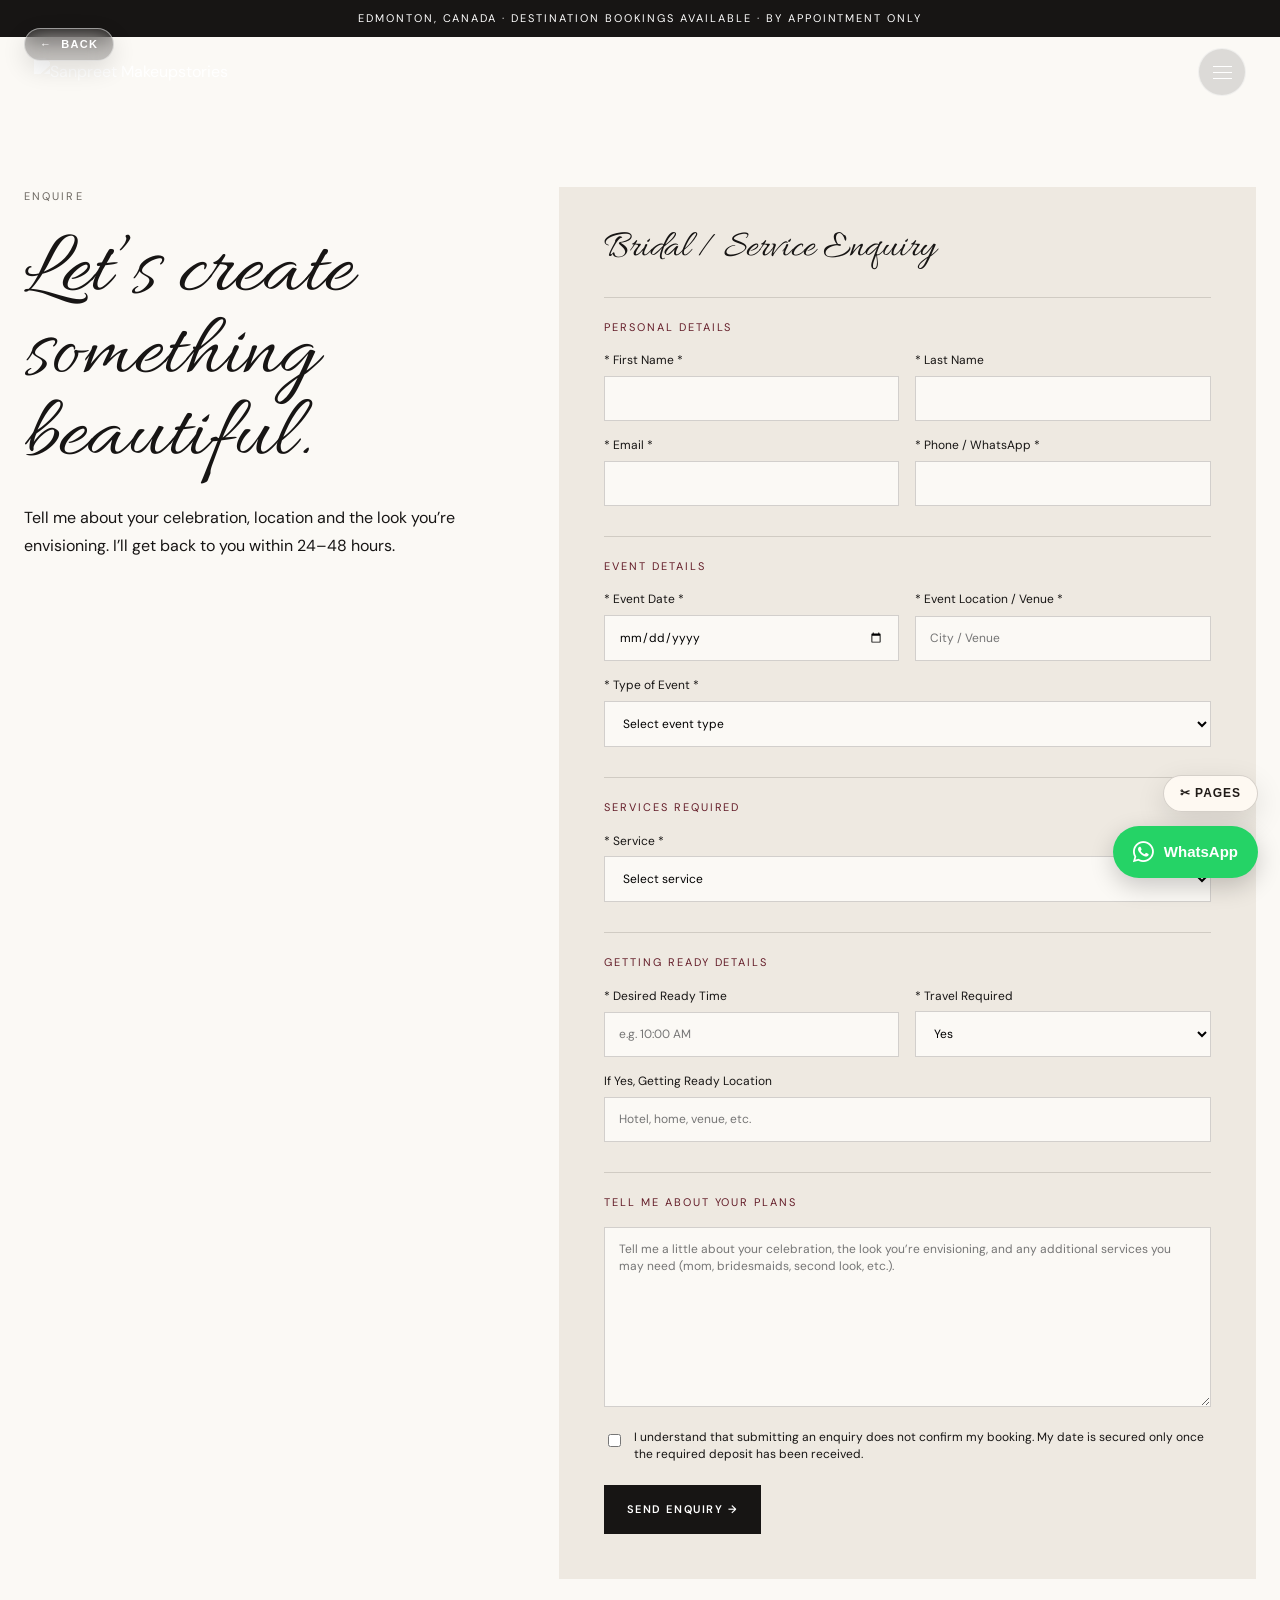
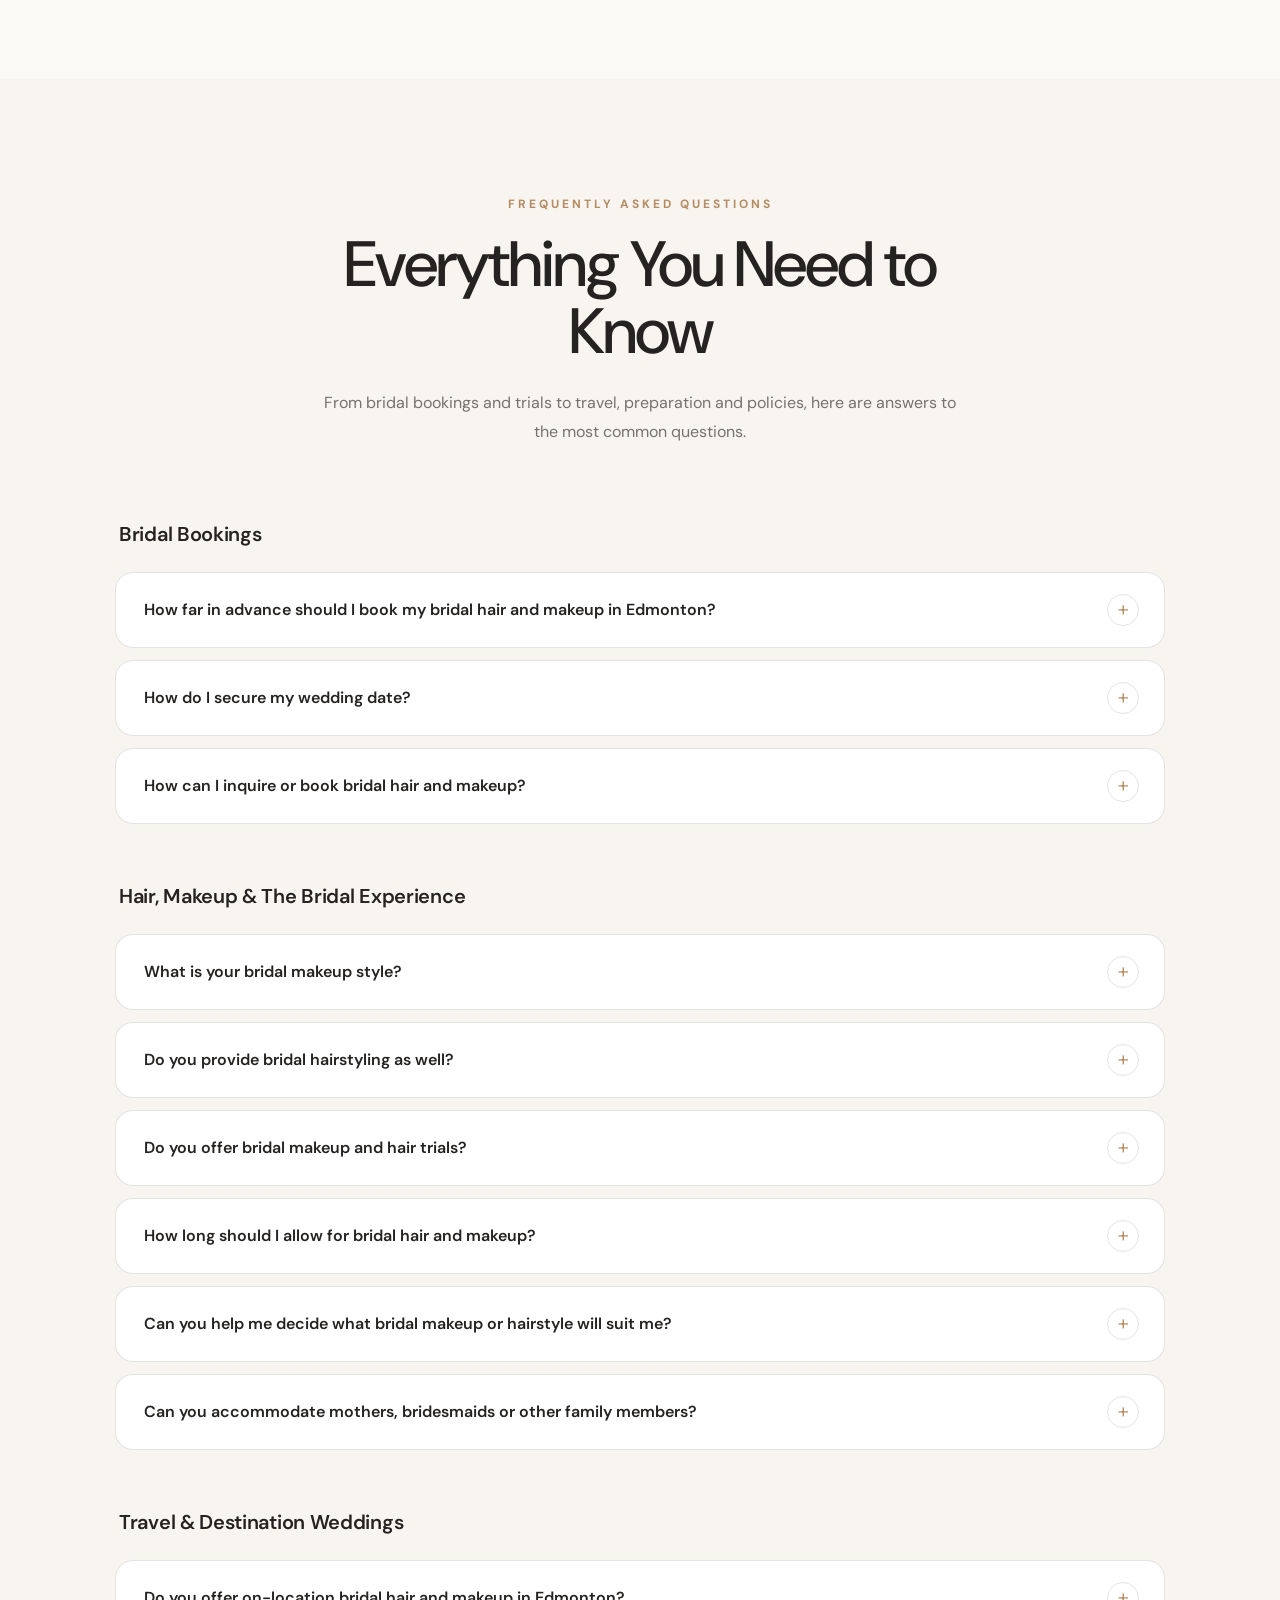
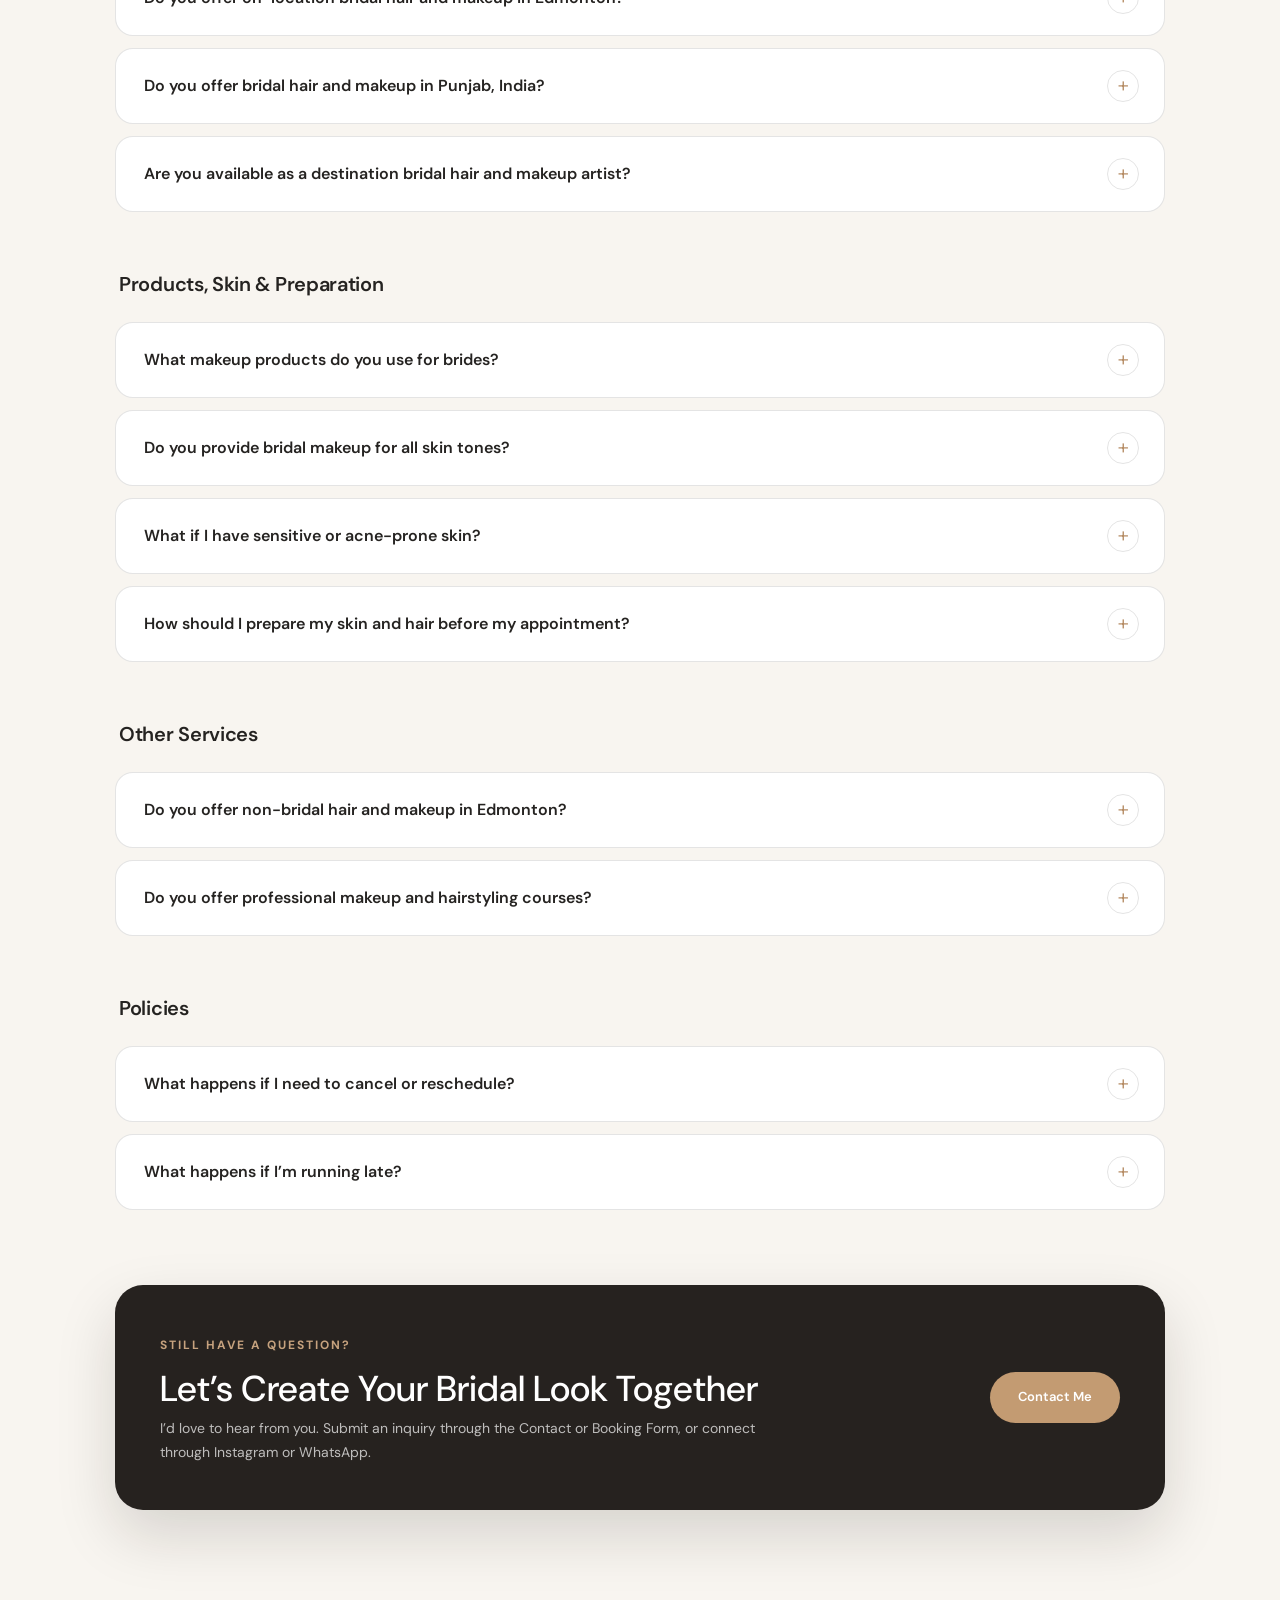
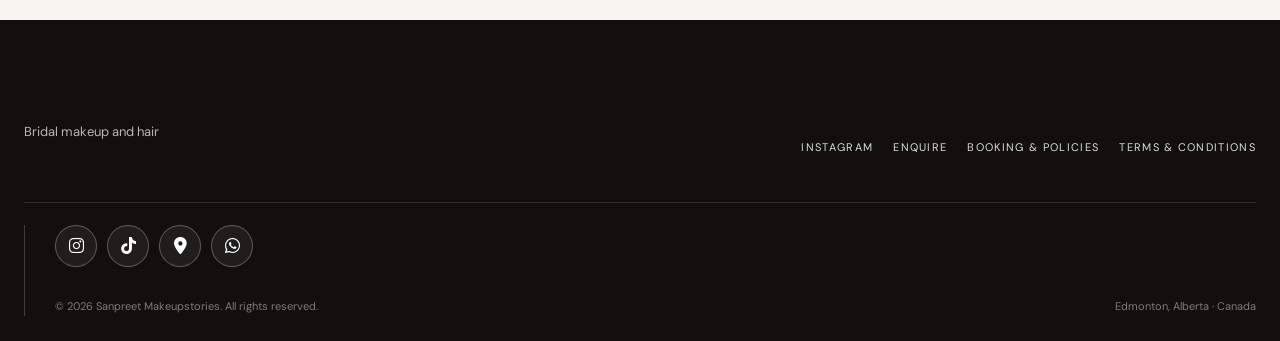
==== contact.html @ 97ee924f "Add files via upload" ====
<!doctype html>
<html lang="en">
 <head>
  <meta charset="utf-8"/>
  <meta content="width=device-width,initial-scale=1" name="viewport"/>
  <meta content="Enquire about bridal makeup, hair, special occasions and availability with Sanpreet Makeupstories." name="description"/>
  <title>
   Enquire | Sanpreet Makeupstories
  </title>
  <link href="styles.css" rel="stylesheet"/>
 </head>
 <body>
  <div class="announcement">
   EDMONTON, CANADA &middot; DESTINATION BOOKINGS AVAILABLE &middot; BY APPOINTMENT ONLY
  </div>
  <header class="site-header" id="top">
   <a class="brand" href="index.html">
    <img alt="Sanpreet Makeupstories" decoding="async" loading="eager" src="assets/sanpreet-logo-black.png"/>
   </a>
   <button aria-expanded="false" aria-label="Open menu" class="menu-toggle" type="button">
    <span>
    </span>
    <span>
    </span>
    <span>
    </span>
   </button>
  </header>
  <div class="nav-overlay">
   <div class="nav-inner">
    <nav class="nav-list">
     <a href="index.html">
      Home
     </a>
     <a href="about.html">
      About
     </a>
     <a href="services.html">
      Services
     </a>
     <a href="portfolio.html">
      Portfolio
     </a>
     <a href="education.html">
      Education
     </a>
     <a href="testimonials.html">
      Testimonials
     </a>
     <a href="contact.html">
      Enquire
     </a>
    </nav>
    <aside class="nav-side">
     <div class="social-links" aria-label="Social and contact links">
      <a class="instagram" href="https://www.instagram.com/sanpreet_makeupstories?stkn=MXNzendnNmZmZW9hbg%3D%3D&utm_source=qr" target="_blank" rel="noopener noreferrer" aria-label="Instagram"><i class="fab fa-instagram"></i></a>
      <a class="tiktok" href="https://www.tiktok.com/@sanpreet_makeupatories?_r=1&_t=ZS-9A9PdAtoRus" target="_blank" rel="noopener noreferrer" aria-label="TikTok"><i class="fab fa-tiktok"></i></a>
      <a class="maps" href="https://maps.app.goo.gl/HSWRJMtWA7wGnMFq9?g_st=ic" target="_blank" rel="noopener noreferrer" aria-label="Google Maps"><i class="fas fa-location-dot"></i></a>
      <a class="whatsapp" href="https://wa.me/16476738765" target="_blank" rel="noopener noreferrer" aria-label="WhatsApp"><i class="fab fa-whatsapp"></i></a>
     </div>

     <div class="script">
      Sanpreet Makeupstories
     </div>
     <p>
      Bridal hair &middot; makeup &middot; education
      <br/>
      Edmonton + destination
     </p>
     <p>
      Beauty that feels like you &mdash; only elevated.
     </p>
    </aside>
   </div>
  </div>
  <main>
   <section class="form-page">
    <div class="container form-shell">
     <div class="form-intro">
      <div class="section-label">
       ENQUIRE
      </div>
      <h1>
       Let&rsquo;s create
       <br/>
       <script-sp>
        something beautiful.
       </script-sp>
      </h1>
      <p>
       Tell me about your celebration, location and the look you&rsquo;re envisioning. I&rsquo;ll get back to you within 24&ndash;48 hours.
      </p>
      
     </div>
     
     <div class="form-box">
      <h2>
       Bridal / Service Enquiry
      </h2>
      <form action="thank-you.html" method="get">
       <div class="form-section-title">
        Personal Details
       </div>
       <div class="form-grid">
        <label>
         * First Name *
         <input autocomplete="given-name" name="first" required=""/>
        </label>
        <label>
         * Last Name
         <input autocomplete="family-name" name="last"/>
        </label>
        <label>
         * Email *
         <input autocomplete="email" name="email" required="" type="email"/>
        </label>
        <label>
         * Phone / WhatsApp *
         <input autocomplete="tel" name="phone" required="" type="tel"/>
        </label>
       </div>
       <div class="form-section-title">
        Event Details
       </div>
       <div class="form-grid">
        <label>
         * Event Date *
         <input name="date" required="" type="date"/>
        </label>
        <label>
         * Event Location / Venue *
         <input name="location" placeholder="City / Venue" required=""/>
        </label>
       </div>
       <div class="form-full">
        <label>
         * Type of Event *
         <select name="event" required="">
          <option disabled="" selected="" value="">
           Select event type
          </option>
          <option>
           Wedding / Anand Karaj
          </option>
          <option>
           Reception
          </option>
          <option>
           Engagement
          </option>
          <option>
           Jaggo / Sangeet
          </option>
          <option>
           Mehndi
          </option>
          <option>
           Other Pre-Wedding Event
          </option>
          <option>
           Party / Special Occasion
          </option>
          <option>
           Convocation / Graduation
          </option>
          <option>
           Other
          </option>
         </select>
        </label>
       </div>
       <div class="form-section-title">
        Services Required
       </div>
       <label>
        * Service *
        <select name="service" required="">
         <option disabled="" selected="" value="">
          Select service
         </option>
         <option>
          Bridal Makeup &amp; Hair
         </option>
         <option>
          Pre-Bridal Makeup &amp; Hair
         </option>
         <option>
          Party makeup 
         </option>
         
         <option>
          Other
         </option>
        </select>
       </label>
       <div class="form-section-title">
        Getting Ready Details
       </div>
       <div class="form-grid">
        <label>
         * Desired Ready Time
         <input name="ready_time" placeholder="e.g. 10:00 AM" required=""/>
        </label>
        <label>
         * Travel Required
         <select name="travel" required="">
          <option>
           Yes
          </option>
          <option>
           No
          </option>
         </select>
        </label>
       </div>
       <div class="form-full">
        <label>
         If Yes, Getting Ready Location
         <input name="getting_location" placeholder="Hotel, home, venue, etc."/>
        </label>
       </div>
       <div class="form-section-title">
        Tell Me About Your Plans
       </div>
       <label>
        <textarea name="message" placeholder="Tell me a little about your celebration, the look you&rsquo;re envisioning, and any additional services you may need (mom, bridesmaids, second look, etc.)." required=""></textarea>
       </label>
       <label class="check">
        <input name="agreement" required="" type="checkbox"/>
        <span>
         I understand that submitting an enquiry does not confirm my booking. My date is secured only once the required deposit has been received.
        </span>
       </label>
       <button class="btn btn-dark" type="submit">
        SEND ENQUIRY &rarr;
       </button>
      </form>
     </div>
    </div>
   </section>
  </main>
  
<!-- =========================
     PREMIUM FAQ SECTION
========================= -->
<section class="faq-section" id="faqs">
  <div class="faq-container">

    <div class="faq-heading">
      <span class="faq-eyebrow">Frequently Asked Questions</span>
      <h2>Everything You Need to Know</h2>
      <p>
        From bridal bookings and trials to travel, preparation and policies,
        here are answers to the most common questions.
      </p>
    </div>

    <!-- ================= BRIDAL BOOKINGS ================= -->
    <div class="faq-category">
      <h3>Bridal Bookings</h3>

      <details class="faq-item">
        <summary>How far in advance should I book my bridal hair and makeup in Edmonton?</summary>
        <div class="faq-answer">
          <p>
            Bridal dates can fill quickly, especially during peak wedding seasons.
            I recommend reaching out 6–12 months in advance whenever possible.
            I intentionally take a limited number of bridal bookings so every bride
            receives the time, attention and experience she deserves.
          </p>
        </div>
      </details>

      <details class="faq-item">
        <summary>How do I secure my wedding date?</summary>
        <div class="faq-answer">
          <p>
            A 40% deposit is required to officially secure your date.
            Your booking is not confirmed until the deposit has been received.
          </p>
        </div>
      </details>

      <details class="faq-item">
        <summary>How can I inquire or book bridal hair and makeup?</summary>
        <div class="faq-answer">
          <p>
            Simply complete the Booking Form with your event details.
            You can also reach out through Instagram or WhatsApp if you have
            a question before submitting your inquiry.
          </p>
        </div>
      </details>
    </div>


    <!-- ================= HAIR MAKEUP ================= -->
    <div class="faq-category">
      <h3>Hair, Makeup &amp; The Bridal Experience</h3>

      <details class="faq-item">
        <summary>What is your bridal makeup style?</summary>
        <div class="faq-answer">
          <p>
            I don’t believe in a one-style-fits-all approach. Every face is unique —
            different features, face shapes, skin types and personal preferences
            deserve a look created specifically for them.
          </p>

          <p>
            My approach is always to enhance rather than transform, keeping the skin
            looking as natural and skin-like as possible while thoughtfully defining
            your features. Whether the final look is soft and minimal or a little
            more glamorous, the goal is always the same: for you to still look and
            feel like yourself — just elevated.
          </p>
        </div>
      </details>

      <details class="faq-item">
        <summary>Do you provide bridal hairstyling as well?</summary>
        <div class="faq-answer">
          <p>
            Yes. Bridal bookings can include both professional makeup and hairstyling,
            along with the finishing details needed to complete your bridal look.
          </p>
        </div>
      </details>

      <details class="faq-item">
        <summary>Do you offer bridal makeup and hair trials?</summary>
        <div class="faq-answer">
          <p>
            Yes. Bridal trials are available once you have your final wedding outfit
            and jewellery selected. Having these details finalized allows us to
            properly envision your complete bridal look and create hair and makeup
            that complements your outfit, jewellery, features and overall vision.
          </p>

          <p>
            The goal of the trial is to bring all the elements together so you can
            see how your bridal look will feel as a whole before the wedding day.
          </p>
        </div>
      </details>

      <details class="faq-item">
        <summary>How long should I allow for bridal hair and makeup?</summary>
        <div class="faq-answer">
          <p>
            I recommend approximately 3–3.5 hours for the complete bridal experience.
            This allows us to work without rushing and gives enough time for hair,
            makeup and final bridal detailing.
          </p>
        </div>
      </details>

      <details class="faq-item">
        <summary>Can you help me decide what bridal makeup or hairstyle will suit me?</summary>
        <div class="faq-answer">
          <p>
            Absolutely. You don’t need to have your entire look figured out before
            your appointment. We can discuss your outfit, jewellery, face shape,
            hair, skin, inspiration and personal style to create a cohesive look
            that still feels like you.
          </p>
        </div>
      </details>

      <details class="faq-item">
        <summary>Can you accommodate mothers, bridesmaids or other family members?</summary>
        <div class="faq-answer">
          <p>
            Yes. Hair and makeup can also be arranged for mothers, bridesmaids and
            other members of your party. Depending on the size and timing of your
            booking, a trusted team artist may assist so everyone is ready on time.
          </p>
        </div>
      </details>
    </div>


    <!-- ================= TRAVEL ================= -->
    <div class="faq-category">
      <h3>Travel &amp; Destination Weddings</h3>

      <details class="faq-item">
        <summary>Do you offer on-location bridal hair and makeup in Edmonton?</summary>
        <div class="faq-answer">
          <p>
            Yes. I offer on-location bridal hair and makeup services in Edmonton
            and surrounding areas, as well as destination bookings. Travel fees
            may apply depending on the location and booking requirements.
          </p>
        </div>
      </details>

      <details class="faq-item">
        <summary>Do you offer bridal hair and makeup in Punjab, India?</summary>
        <div class="faq-answer">
          <p>
            Yes. I take seasonal bridal hair and makeup bookings across Punjab,
            India, generally during the fall and winter wedding season.
            Availability is limited, so early inquiries are recommended.
          </p>
        </div>
      </details>

      <details class="faq-item">
        <summary>Are you available as a destination bridal hair and makeup artist?</summary>
        <div class="faq-answer">
          <p>
            Yes. Destination weddings are welcome within Canada and internationally.
            A customized travel quote will be provided based on your wedding location,
            schedule and travel requirements.
          </p>
        </div>
      </details>
    </div>


    <!-- ================= PRODUCTS ================= -->
    <div class="faq-category">
      <h3>Products, Skin &amp; Preparation</h3>

      <details class="faq-item">
        <summary>What makeup products do you use for brides?</summary>
        <div class="faq-answer">
          <p>
            My professional kit includes a carefully selected mix of luxury and
            professional makeup brands chosen for their performance, longevity
            and finish. My kit is continuously updated so I can select products
            based on your individual skin and the look we are creating.
          </p>
        </div>
      </details>

      <details class="faq-item">
        <summary>Do you provide bridal makeup for all skin tones?</summary>
        <div class="faq-answer">
          <p>
            Yes. I work with a wide range of skin tones and undertones and
            customize every complexion rather than using a one-look-fits-all approach.
          </p>
        </div>
      </details>

      <details class="faq-item">
        <summary>What if I have sensitive or acne-prone skin?</summary>
        <div class="faq-answer">
          <p>
            Please let me know about any known sensitivities, allergies or skin
            concerns before your appointment. I’ll take them into consideration
            when selecting and applying products. If you have a known product
            or ingredient allergy, please disclose it before your service.
          </p>
        </div>
      </details>

      <details class="faq-item">
        <summary>How should I prepare my skin and hair before my appointment?</summary>
        <div class="faq-answer">
          <p>
            You’ll receive preparation guidance before your appointment. In general,
            arriving with clean, well-prepped skin and clean, completely dry hair
            helps us achieve the best results.
          </p>
        </div>
      </details>
    </div>


    <!-- ================= OTHER SERVICES ================= -->
    <div class="faq-category">
      <h3>Other Services</h3>

      <details class="faq-item">
        <summary>Do you offer non-bridal hair and makeup in Edmonton?</summary>
        <div class="faq-answer">
          <p>
            Yes. Non-bridal hair and makeup services are available for selected
            special occasions, pre-wedding events, photoshoots and other celebrations,
            subject to availability and booking requirements.
          </p>
        </div>
      </details>

      <details class="faq-item">
        <summary>Do you offer professional makeup and hairstyling courses?</summary>
        <div class="faq-answer">
          <p>
            Yes. Education is an important part of Sanpreet Makeupstories.
            I offer professional makeup and hair training, self-makeup lessons
            and selected masterclasses. Current education opportunities can be
            found through the Education section or by submitting an inquiry.
          </p>
        </div>
      </details>
    </div>


    <!-- ================= POLICIES ================= -->
    <div class="faq-category">
      <h3>Policies</h3>

      <details class="faq-item">
        <summary>What happens if I need to cancel or reschedule?</summary>
        <div class="faq-answer">
          <p>
            Your 40% deposit is non-refundable. With at least 30 days’ notice,
            it may be transferred to a new available date. Changes requested
            with less than 30 days’ notice are subject to the cancellation and
            rescheduling terms outlined in the Booking Policies.
          </p>
        </div>
      </details>

      <details class="faq-item">
        <summary>What happens if I’m running late?</summary>
        <div class="faq-answer">
          <p>
            Please let me know as soon as possible if you are running behind.
            Arriving more than 15 minutes late without notice may affect the
            service timeline and may be subject to a late fee.
          </p>
        </div>
      </details>
    </div>


    <!-- ================= CTA ================= -->
    <div class="faq-cta">
      <div>
        <span>Still Have a Question?</span>
        <h3>Let’s Create Your Bridal Look Together</h3>
        <p>
          I’d love to hear from you. Submit an inquiry through the Contact
          or Booking Form, or connect through Instagram or WhatsApp.
        </p>
      </div>

      <div class="faq-buttons">
        <a href="https://wa.me/16476738765" class="faq-btn faq-btn-dark">Contact Me</a>
        
      </div>
    </div>

  </div>
</section>


<style>
/* =========================================
   PREMIUM FAQ DESIGN
========================================= */

.faq-section {
  --faq-bg: #f8f5f0;
  --faq-card: #ffffff;
  --faq-text: #252321;
  --faq-muted: #77716b;
  --faq-border: rgba(37, 35, 33, 0.12);
  --faq-accent: #b58b63;

  background: var(--faq-bg);
  padding: 110px 20px;
  position: relative;
  overflow: hidden;
}

.faq-container {
  width: min(1050px, 100%);
  margin: auto;
}

/* Heading */

.faq-heading {
  max-width: 720px;
  margin: 0 auto 70px;
  text-align: center;
}

.faq-eyebrow {
  display: inline-block;
  margin-bottom: 16px;
  color: var(--faq-accent);
  font-size: 12px;
  font-weight: 700;
  letter-spacing: 3px;
  text-transform: uppercase;
}

.faq-heading h2 {
  margin: 0;
  color: var(--faq-text);
  font-size: clamp(38px, 5vw, 64px);
  line-height: 1.05;
  font-weight: 500;
  letter-spacing: -2px;
}

.faq-heading p {
  max-width: 650px;
  margin: 24px auto 0;
  color: var(--faq-muted);
  font-size: 16px;
  line-height: 1.8;
}

/* Category */

.faq-category {
  margin-bottom: 55px;
}

.faq-category > h3 {
  margin: 0 0 20px;
  padding-left: 4px;
  color: var(--faq-text);
  font-size: 20px;
  font-weight: 600;
  letter-spacing: -.3px;
}

/* FAQ Card */

.faq-item {
  background: var(--faq-card);
  border: 1px solid var(--faq-border);
  border-radius: 18px;
  margin-bottom: 12px;
  overflow: hidden;
  transition:
    transform .35s ease,
    box-shadow .35s ease,
    border-color .35s ease;
}

.faq-item:hover {
  transform: translateY(-2px);
  border-color: rgba(181, 139, 99, .35);
  box-shadow: 0 15px 40px rgba(35, 28, 22, .07);
}

/* Question */

.faq-item summary {
  position: relative;
  list-style: none;
  cursor: pointer;
  padding: 25px 65px 25px 28px;
  color: var(--faq-text);
  font-size: 16px;
  font-weight: 600;
  line-height: 1.5;
  transition: color .3s ease;
}

.faq-item summary::-webkit-details-marker {
  display: none;
}

.faq-item summary:hover {
  color: var(--faq-accent);
}

/* Plus Icon */

.faq-item summary::after {
  content: "+";
  position: absolute;
  right: 25px;
  top: 50%;
  width: 30px;
  height: 30px;
  display: flex;
  align-items: center;
  justify-content: center;
  border: 1px solid var(--faq-border);
  border-radius: 50%;
  color: var(--faq-accent);
  font-size: 21px;
  font-weight: 300;
  transform: translateY(-50%) rotate(0deg);
  transition:
    transform .4s ease,
    background .3s ease,
    color .3s ease;
}

.faq-item[open] summary::after {
  content: "−";
  background: var(--faq-accent);
  color: #fff;
  transform: translateY(-50%) rotate(180deg);
}

/* Answer */

.faq-answer {
  padding: 0 28px 28px;
  animation: faqOpen .45s ease both;
}

.faq-answer p {
  max-width: 850px;
  margin: 0 0 14px;
  color: var(--faq-muted);
  font-size: 15px;
  line-height: 1.85;
}

.faq-answer p:last-child {
  margin-bottom: 0;
}

/* Open Animation */

@keyframes faqOpen {
  from {
    opacity: 0;
    transform: translateY(-8px);
  }

  to {
    opacity: 1;
    transform: translateY(0);
  }
}

/* CTA */

.faq-cta {
  margin-top: 75px;
  padding: 45px;
  display: flex;
  align-items: center;
  justify-content: space-between;
  gap: 35px;
  border-radius: 28px;
  background: #26221f;
  color: #fff;
  box-shadow: 0 25px 60px rgba(25, 20, 16, .15);
}

.faq-cta span {
  color: #c6a27e;
  font-size: 12px;
  font-weight: 700;
  letter-spacing: 2px;
  text-transform: uppercase;
}

.faq-cta h3 {
  margin: 10px 0 8px;
  font-size: clamp(25px, 3vw, 36px);
  line-height: 1.15;
  font-weight: 500;
}

.faq-cta p {
  max-width: 600px;
  margin: 0;
  color: rgba(255,255,255,.7);
  line-height: 1.7;
  font-size: 14px;
}

.faq-buttons {
  display: flex;
  gap: 12px;
  flex-shrink: 0;
}

.faq-btn {
  display: inline-flex;
  align-items: center;
  justify-content: center;
  min-width: 130px;
  padding: 14px 22px;
  border-radius: 100px;
  text-decoration: none;
  font-size: 13px;
  font-weight: 600;
  transition: .35s ease;
}

.faq-btn-dark {
  background: #c39b72;
  color: #fff;
}

.faq-btn-dark:hover {
  transform: translateY(-3px);
  background: #b48a63;
}

.faq-btn-light {
  background: #fff;
  color: #292522;
}

.faq-btn-light:hover {
  transform: translateY(-3px);
  background: #f2eee9;
}


/* =========================================
   MOBILE
========================================= */

@media (max-width: 768px) {

  .faq-section {
    padding: 75px 15px;
  }

  .faq-heading {
    margin-bottom: 48px;
  }

  .faq-heading h2 {
    font-size: 40px;
    letter-spacing: -1.5px;
  }

  .faq-heading p {
    font-size: 14px;
    line-height: 1.7;
  }

  .faq-category {
    margin-bottom: 42px;
  }

  .faq-category > h3 {
    font-size: 18px;
    line-height: 1.4;
  }

  .faq-item {
    border-radius: 15px;
  }

  .faq-item summary {
    padding: 21px 55px 21px 20px;
    font-size: 14px;
  }

  .faq-item summary::after {
    right: 18px;
    width: 27px;
    height: 27px;
    font-size: 19px;
  }

  .faq-answer {
    padding: 0 20px 22px;
  }

  .faq-answer p {
    font-size: 14px;
    line-height: 1.75;
  }

  .faq-cta {
    padding: 32px 23px;
    flex-direction: column;
    align-items: flex-start;
    border-radius: 22px;
  }

  .faq-cta h3 {
    font-size: 27px;
  }

  .faq-buttons {
    width: 100%;
    flex-direction: column;
  }

  .faq-btn {
    width: 100%;
  }
}


/* Small Phones */

@media (max-width: 420px) {

  .faq-heading h2 {
    font-size: 34px;
  }

  .faq-item summary {
    padding-right: 52px;
  }

  .faq-cta h3 {
    font-size: 24px;
  }
}
</style>




  <footer class="footer">
   <div class="container">
    <div class="footer-top">
     <div>
      <div class="brand footer-brand">
       <img alt="Sanpreet Makeupstories" decoding="async" loading="lazy" src="assets/sanpreet-logo-gold.png"/>
      </div>
      <p>
 Bridal makeup and hair       </p>
     </div>
     <div class="footer-links">
      <a href="https://www.instagram.com/sanpreet_makeupstories" rel="noopener" target="_blank">
       Instagram
      </a>
      <a href="contact.html">
       Enquire
      </a>
      <a href="policies.html">
       Booking &amp; Policies
      </a>
      <a href="terms.html">
       Terms &amp; Conditions
      </a>
      
     </div>
    </div>
    <aside class="nav-side">
<div aria-label="Social and contact links" class="social-links">
<a aria-label="Instagram" class="instagram" href="https://www.instagram.com/sanpreet_makeupstories?stkn=MXNzendnNmZmZW9hbg%3D%3D&amp;utm_source=qr" rel="noopener noreferrer" target="_blank"><i class="fab fa-instagram"></i></a>
<a aria-label="TikTok" class="tiktok" href="https://www.tiktok.com/@sanpreet_makeupatories?_r=1&amp;_t=ZS-9A9PdAtoRus" rel="noopener noreferrer" target="_blank"><i class="fab fa-tiktok"></i></a>
<a aria-label="Google Maps" class="maps" href="https://maps.app.goo.gl/HSWRJMtWA7wGnMFq9?g_st=ic" rel="noopener noreferrer" target="_blank"><i class="fas fa-location-dot"></i></a>
<a aria-label="WhatsApp" class="whatsapp" href="https://wa.me/16476738765" rel="noopener noreferrer" target="_blank"><i class="fab fa-whatsapp"></i></a>
</div>
    <div class="footer-bottom">
     <span>
      &copy;
      <span data-year="">
       2026
      </span>
      Sanpreet Makeupstories. All rights reserved.
     </span>
     <span>
      Edmonton, Alberta &middot; Canada
     </span>
    </div>
   </div>
  </footer>
   <!-- Floating WhatsApp Button -->
<a href="https://wa.me/16476738765"
   class="whatsapp-float"
   target="_blank"
   rel="noopener noreferrer"
   aria-label="Chat on WhatsApp">
    <i class="fab fa-whatsapp"></i>
    <span>WhatsApp</span>
    <style>
      /* ==============================
   FLOATING WHATSAPP BUTTON
================================ */

.whatsapp-float {
    position: fixed;
    right: 22px;
    bottom: 22px;
    z-index: 9999;

    display: flex;
    align-items: center;
    gap: 10px;

    padding: 13px 20px;
    border-radius: 50px;

    background: #25D366;
    color: #fff;
    text-decoration: none;

    font-family: Arial, sans-serif;
    font-size: 15px;
    font-weight: 700;

    box-shadow: 0 8px 25px rgba(0, 0, 0, 0.20);

    transition: all 0.3s ease;
}

.whatsapp-float i {
    font-size: 24px;
}

.whatsapp-float:hover {
    color: #fff;
    background: #20b957;
    transform: translateY(-4px);
    box-shadow: 0 12px 30px rgba(0, 0, 0, 0.25);
}

/* Mobile */
@media (max-width: 576px) {
    .whatsapp-float {
        right: 15px;
        bottom: 15px;
        padding: 12px 16px;
    }

    .whatsapp-float span {
        font-size: 14px;
    }

    .whatsapp-float i {
        font-size: 22px;
    }
}
      </style>
  </a>
  <script>
   (function () {
    const params = new URLSearchParams(window.location.search);
    const requested = params.get('service');
    const select = document.querySelector('select[name="service"]');
    if (!requested || !select) return;
    const match = Array.from(select.options).find(option => option.textContent.trim().toLowerCase() === requested.trim().toLowerCase());
    if (match) {
      select.value = match.value;
      select.dispatchEvent(new Event('change', { bubbles: true }));
    }
   })();
  </script>
  <script src="script.js">
  </script>
 </body>
</html>
---- styles.css ----
@import url('https://cdnjs.cloudflare.com/ajax/libs/font-awesome/6.5.2/css/all.min.css');
@import url('https://fonts.googleapis.com/css2?family=Allura&family=DM+Sans:wght@400;500;600;700&family=Italiana&family=Playfair+Display:ital,wght@0,400;0,500;0,600;1,400;1,500&display=swap');
:root {
  --cream:#f4f0e9;
  --paper:#fbf9f5;
  --ink:#171514;
  --muted:#6d6862;
  --wine:#641d29;
  --wine2:#8b3948;
  --line:rgba(23,21,20,.14);
  --white:#fff;
  --dark:#171313;
  --serif:'Italiana','Playfair Display',serif;
  --body:'DM Sans',sans-serif;
  --script:'Allura',cursive;
  --max:1240px
}
* {
  box-sizing:border-box
}
html {
  scroll-behavior:smooth
}
body {
  margin:0;
  background:var(--paper);
  color:var(--ink);
  font-family:var(--body);
  font-size:16px;
  line-height:1.75
}
img {
  max-width:100%;
  display:block
}
a {
  color:inherit;
  text-decoration:none
}
button,input,select,textarea {
  font:inherit
}
button {
  cursor:pointer
}
.container {
  width:min(var(--max),calc(100% - 48px));
  margin:auto
}
.announcement {
  background:var(--ink);
  color:#fff;
  text-align:center;
  font-size:11px;
  letter-spacing:.18em;
  padding:9px 15px;
  text-transform:uppercase
}
.site-header {
  position:fixed;
  z-index:50;
  top:28px;
  left:0;
  right:0;
  display:flex;
  align-items:center;
  justify-content:space-between;
  padding:20px 34px;
  transition:.35s
}
.site-header.scrolled {
  background:rgba(251,249,245,.94);
  backdrop-filter:blur(14px);
  box-shadow:0 12px 35px rgba(0,0,0,.08);
  top:0
}
.brand img {
  width:210px;
  height:auto;
  max-height:52px;
  object-fit:contain
}
.site-header:not(.scrolled) .brand img {
  filter:brightness(0) invert(1)
}
.menu-toggle {
  width:48px;
  height:48px;
  border:1px solid rgba(255,255,255,.55);
  background:rgba(0,0,0,.12);
  display:grid;
  place-content:center;
  gap:5px;
  border-radius:50%;
  z-index:61
}
.site-header.scrolled .menu-toggle {
  border-color:var(--line);
  background:transparent
}
.menu-toggle span {
  display:block;
  width:19px;
  height:1px;
  background:#fff;
  transition:.3s
}
.site-header.scrolled .menu-toggle span {
  background:var(--ink)
}
.menu-toggle.active span:nth-child(1) {
  transform:translateY(6px) rotate(45deg)
}
.menu-toggle.active span:nth-child(2) {
  opacity:0
}
.menu-toggle.active span:nth-child(3) {
  transform:translateY(-6px) rotate(-45deg)
}
.nav-overlay {
  position:fixed;
  inset:0;
  background:rgba(28,20,20,.98);
  z-index:55;
  display:flex;
  align-items:center;
  justify-content:center;
  opacity:0;
  visibility:hidden;
  transition:.4s
}
.nav-close {
  position:absolute;
  top:28px;
  right:34px;
  width:52px;
  height:52px;
  border:1px solid rgba(255,255,255,.55);
  border-radius:50%;
  background:rgba(0,0,0,.18);
  z-index:5;
  display:grid;
  place-items:center;
  transition:.3s ease
}
.nav-close:hover {
  transform:rotate(90deg);
  background:rgba(255,255,255,.12);
  border-color:#fff
}
.nav-close span {
  position:absolute;
  width:21px;
  height:1px;
  background:#fff
}
.nav-close span:first-child {
  transform:rotate(45deg)
}
.nav-close span:last-child {
  transform:rotate(-45deg)
}
.nav-overlay.open .nav-close {
  animation:menuCloseIn .45s cubic-bezier(.22,1,.36,1) both
}
@keyframes menuCloseIn {
  from {
    opacity:0;
    transform:scale(.7) rotate(-30deg)
  }
  to {
    opacity:1;
    transform:scale(1) rotate(0)
  }
}
.nav-overlay.open {
  opacity:1;
  visibility:visible
}
.nav-inner {
  width:min(1000px,90%);
  display:grid;
  grid-template-columns:1fr 260px;
  gap:50px;
  align-items:end
}
.nav-list {
  display:grid;
  gap:3px
}
.nav-list a {
  font-family:var(--serif);
  font-size:clamp(42px,6vw,78px);
  line-height:1.02;
  color:#fff;
  letter-spacing:-.02em;
  transition:.25s
}
.nav-list a:hover {
  color:#d9b8ad;
  padding-left:14px
}
.nav-side {
  color:#ddd;
  align-self:end;
  border-left:1px solid rgba(255,255,255,.2);
  padding-left:30px
}
.nav-side p {
  font-size:13px;
  line-height:1.8;
  color:#c9c0bc
}
.nav-side .script {
  font:42px var(--script);
  color:#e4c7bd
}
.eyebrow,.section-label {
  font-size:11px;
  letter-spacing:.19em;
  text-transform:uppercase;
  color:var(--muted)
}
.section {
  padding:120px 0
}
.section-label {
  margin-bottom:25px
}
.script,.section h2 script-sp,.hero h1 span {
  font-family:var(--script);
  font-weight:400;
  letter-spacing:0
}
.section h2 {
  font:400 clamp(48px,6.5vw,88px)/.96 var(--serif);
  margin:0;
  letter-spacing:-.035em
}
.section p {
  max-width:650px;
  color:#5e5954;
  font-size:17px;
  line-height:1.85
}
.btn {
  display:inline-flex;
  align-items:center;
  gap:18px;
  border:1px solid transparent;
  padding:14px 22px;
  text-transform:uppercase;
  letter-spacing:.14em;
  font-size:11px;
  font-weight:600;
  transition:.25s
}
.btn-light {
  background:#fff;
  color:var(--ink)
}
.btn-light:hover {
  background:#eadfd8
}
.btn-dark {
  background:var(--ink);
  color:#fff
}
.btn-dark:hover {
  background:var(--wine)
}
.btn-outline {
  border-color:var(--ink)
}
.btn-outline:hover {
  background:var(--ink);
  color:#fff
}
.text-link {
  display:inline-flex;
  gap:12px;
  align-items:center;
  text-transform:uppercase;
  letter-spacing:.13em;
  font-size:11px;
  font-weight:600;
  border-bottom:1px solid var(--ink);
  padding-bottom:6px
}
.hero {
  height:calc(100vh - 0px);
  min-height:700px;
  position:relative;
  display:flex;
  align-items:flex-end;
  overflow:hidden;
  background:#302526
}
.hero-image,.hero-image img,.hero-overlay {
  position:absolute;
  inset:0;
  width:100%;
  height:100%
}
.hero-image img {
  object-fit:cover;
  object-position:center 24%;
  filter:saturate(.82)
}
.hero-overlay {
  background:linear-gradient(90deg,rgba(0,0,0,.5),rgba(0,0,0,.08) 55%,rgba(0,0,0,.42)),linear-gradient(0deg,rgba(0,0,0,.48),transparent 50%)
}
.hero-copy {
  position:relative;
  z-index:2;
  color:#fff;
  padding:150px 7vw 9vh;
  max-width:850px
}
.hero-copy .eyebrow {
  color:#eee;
  margin-bottom:20px
}
.hero h1 {
  font:400 clamp(64px,9vw,132px)/.82 var(--serif);
  letter-spacing:-.04em;
  margin:0
}
.hero h1 span {
  font-size:1.08em
}
.hero-lead {
  max-width:590px;
  color:rgba(255,255,255,.9);
  font-size:18px;
  line-height:1.7;
  margin:28px 0
}
.hero-actions {
  display:flex;
  gap:12px;
  flex-wrap:wrap
}
.hero-actions .btn-ghost {
  color:#fff;
  border-color:rgba(255,255,255,.65)
}
.hero-meta {
  position:absolute;
  right:6vw;
  bottom:7vh;
  z-index:2;
  color:#fff;
  font-size:11px;
  letter-spacing:.16em;
  text-transform:uppercase;
  text-align:right;
  max-width:220px
}
/* Editorial mobile-first hero inspired by the supplied reference */
body:has(.editorial-hero) .announcement {
  display:none;
}
.editorial-hero {
  height:100svh;
  min-height:680px;
  display:block;
  background:#282223;
  isolation:isolate;
}
.editorial-hero .hero-image img {
  object-position:center center;
  filter:saturate(.72) contrast(.98) brightness(.92);
}
.editorial-hero .hero-overlay {
  background:linear-gradient(180deg,rgba(15,12,12,.34) 0%,rgba(15,12,12,.05) 28%,rgba(15,12,12,.08) 52%,rgba(10,8,8,.58) 100%),linear-gradient(90deg,rgba(0,0,0,.13),transparent 50%,rgba(0,0,0,.28));
}
.brand-wordmark {
  display:block
}
.site-header:not(.scrolled) .brand-wordmark {
  color:#fff!important;
}
.site-header.scrolled .brand-wordmark {
  color:var(--ink)!important;
}
.editorial-hero .hero-editorial-top {
  position:absolute;
  z-index:3;
  top:clamp(92px,12vh,145px);
  left:6vw;
  right:6vw;
  text-align:center;
  color:#fff;
  font:400 clamp(30px,5vw,76px)/.9 var(--serif);
  letter-spacing:.035em;
  text-shadow:0 3px 22px rgba(0,0,0,.2);
  display:none;
}
.hero-center-mark {
  position:absolute;
  z-index:3;
  left:50%;
  top:50%;
  transform:translate(-50%,-50%);
  display:grid;
  place-items:center;
}
.hero-mark-ring {
  width:150px;
  height:205px;
  border:1px solid rgba(255,255,255,.75);
  border-radius:46% 46% 50% 50% / 20% 20% 18% 18%;
  position:relative;
  display:grid;
  place-items:center;
  color:#fff;
  background:rgba(0,0,0,.04);
  box-shadow:0 0 0 5px rgba(255,255,255,.07),inset 0 0 40px rgba(255,255,255,.04);
}
.hero-mark-ring:before,.hero-mark-ring:after {
  content:'';
  position:absolute;
  width:18px;
  height:18px;
  border:1px solid rgba(255,255,255,.72);
  border-radius:50%;
  background:rgba(20,15,15,.18);
}
.hero-mark-ring:before {
  left:-10px;
  top:50%;
  transform:translateY(-50%);
}
.hero-mark-ring:after {
  right:-10px;
  top:50%;
  transform:translateY(-50%);
}
.hero-mark-ring span,.hero-mark-ring strong {
  position:absolute;
  font:400 72px/.65 var(--serif);
  letter-spacing:-.12em;
}
.hero-mark-ring span {
  transform:translate(-15px,-8px);
  opacity:.95;
}
.hero-mark-ring strong {
  transform:translate(13px,10px);
  font-weight:400;
}
.hero-editorial-copy {
  position:absolute;
  z-index:3;
  right:6vw;
  bottom:clamp(42px,7vh,90px);
  color:#fff;
  text-align:right;
  display:flex;
  align-items:flex-end;
  gap:18px;
}
.hero-editorial-copy p {
  margin:0;
  color:#fff;
  max-width:320px;
  font-size:clamp(11px,1.2vw,16px);
  font-weight:600;
  line-height:1.5;
  letter-spacing:.14em;
  text-transform:uppercase;
  text-shadow:0 2px 12px rgba(0,0,0,.3);
}
.hero-magazine-link {
  display:inline-flex;
  align-items:center;
  gap:12px;
  margin-top:22px;
  color:#fff;
  text-decoration:none;
  border-bottom:1px solid rgba(255,255,255,.55);
  padding-bottom:8px;
  font-size:10px;
  letter-spacing:.16em;
  font-weight:600;
  transition:opacity .3s,transform .3s
}
.hero-magazine-link span {
  font-size:16px;
  line-height:1
}
.hero-magazine-link:hover {
  opacity:.72;
  transform:translateX(4px)
}
.hero-editorial-line {
  width:46px;
  height:1px;
  background:rgba(255,255,255,.8);
  margin-bottom:7px;
}
.editorial-hero + .marquee {
  margin-top:0;
}
@media(max-width:900px) {
  .site-header {
    top:22px;
    padding:14px 18px;
  }
  .brand-wordmark {
    font-size:clamp(18px,5vw,28px);
    letter-spacing:.02em;
  }
  .editorial-hero {
    min-height:760px;
    height:calc(100svh - 0px);
  }
  .editorial-hero .hero-image img {
    object-position:center center;
  }
  .hero-center-mark {
    top:50.5%;
  }
  .hero-mark-ring {
    width:126px;
    height:176px;
  }
  .hero-mark-ring span,.hero-mark-ring strong {
    font-size:61px;
  }
  .hero-editorial-copy {
    right:7vw;
    bottom:5.5vh;
    gap:12px;
  }
  .hero-editorial-copy p {
    font-size:10px;
    letter-spacing:.12em;
    max-width:250px;
  }
  .hero-editorial-line {
    width:30px;
  }
}
@media(min-width:901px) {
  .editorial-hero .hero-center-mark {
    top:53%;
  }
  .editorial-hero .hero-mark-ring {
    width:190px;
    height:250px;
  }
  .editorial-hero .hero-mark-ring span,.editorial-hero .hero-mark-ring strong {
    font-size:88px;
  }
}
.marquee {
  overflow:hidden;
  background:var(--wine);
  color:#fff;
  white-space:nowrap;
  border-block:1px solid rgba(255,255,255,.15)
}
.marquee-track {
  display:flex;
  width:max-content;
  animation:marquee 28s linear infinite
}
.marquee-track span {
  display:inline-flex;
  align-items:center;
  gap:28px;
  padding:14px 24px;
  font-size:10px;
  letter-spacing:.22em;
  text-transform:uppercase
}
.marquee-track b {
  font-family:var(--serif);
  font-size:16px;
  font-weight:400
}
.image-marquee {
  overflow:hidden;
  background:var(--paper);
  padding:28px 0
}
.image-marquee-track {
  display:flex;
  width:max-content;
  animation:imageMove 38s linear infinite;
  gap:18px
}
.image-marquee img {
  width:250px;
  height:300px;
  object-fit:cover;
  flex:none;
  filter:saturate(.9)
}
.artist-grid {
  display:grid;
  grid-template-columns:1fr 1.1fr;
  gap:8vw;
  align-items:center
}
.portrait-frame {
  position:relative;
  max-width:520px
}
.portrait-frame img {
  width:100%;
  aspect-ratio:4/5;
  object-fit:cover
}
.portrait-frame:after {
  content:'';
  position:absolute;
  inset:16px -16px -16px 16px;
  border:1px solid var(--wine);
  z-index:-1
}
.artist-copy h2 {
  margin-bottom:30px
}
.artist-copy .signature {
  font:52px var(--script);
  color:var(--wine);
  margin-top:24px
}
.services-head {
  display:flex;
  justify-content:space-between;
  gap:60px;
  align-items:end;
  margin-bottom:55px
}
.services-head>p {
  max-width:420px;
  margin:0
}
.service-list {
  border-top:1px solid var(--line)
}
.service-row {
  display:grid;
  grid-template-columns:80px 1fr 1.1fr 120px;
  gap:24px;
  align-items:center;
  padding:30px 0;
  border-bottom:1px solid var(--line)
}
.service-row .num {
  font-size:11px;
  letter-spacing:.15em;
  color:var(--muted)
}
.service-row h3 {
  font:400 clamp(28px,3vw,42px)/1.05 var(--serif);
  margin:0
}
.service-row p {
  margin:0;
  font-size:15px;
  line-height:1.7
}
.service-row a {
  text-transform:uppercase;
  font-size:10px;
  letter-spacing:.13em;
  text-align:right
}
.signature-section {
  background:#eee9e1
}
.signature-top {
  display:grid;
  grid-template-columns:1fr 1fr;
  gap:80px;
  align-items:end
}
.principles {
  display:grid;
  grid-template-columns:repeat(5,1fr);
  gap:22px;
  margin-top:70px
}
.principle {
  border-top:1px solid var(--line);
  padding-top:18px
}
.principle span {
  font-size:10px;
  letter-spacing:.14em;
  color:var(--wine)
}
.principle h3 {
  font:400 24px/1.15 var(--serif);
  margin:16px 0
}
.principle p {
  font-size:14px;
  line-height:1.7
}
.detail-strip {
  display:grid;
  grid-template-columns:1.25fr .75fr 1fr;
  gap:16px;
  margin-top:65px
}
.detail-strip img {
  height:340px;
  width:100%;
  object-fit:cover
}
.detail-strip img:nth-child(2) {
  height:440px;
  margin-top:-55px
}
.portfolio-intro {
  display:flex;
  justify-content:space-between;
  align-items:end;
  gap:50px
}
.portfolio-intro p {
  max-width:470px
}
.moving-gallery {
  overflow:hidden;
  margin-top:55px
}
.moving-track {
  display:flex;
  width:max-content;
  gap:16px;
  animation:imageMove 44s linear infinite
}
.moving-track figure {
  margin:0;
  width:260px;
  flex:none
}
.moving-track figure:nth-child(2n) {
  width:340px;
  margin-top:60px
}
.moving-track img {
  width:100%;
  height:390px;
  object-fit:cover
}
.moving-track figcaption {
  font-size:10px;
  letter-spacing:.12em;
  text-transform:uppercase;
  padding-top:10px;
  color:var(--muted)
}
.portfolio-cta {
  text-align:center;
  margin-top:45px
}
.recognition {
  background:#e8e0d7
}
.recognition-grid {
  display:grid;
  grid-template-columns:1fr 1fr;
  gap:18px
}
.recognition-card {
  min-height:420px;
  padding:55px;
  display:flex;
  flex-direction:column;
  justify-content:center;
  border:1px solid var(--line);
  background:rgba(255,255,255,.32)
}
.recognition-card.dark {
  background:var(--ink);
  color:#fff
}
.recognition-card .badge {
  font-size:11px;
  letter-spacing:.17em;
  text-transform:uppercase;
  margin-bottom:25px
}
.recognition-card h3 {
  font:400 clamp(42px,5vw,70px)/.98 var(--serif);
  margin:0 0 18px
}
.recognition-card p {
  color:inherit;
  opacity:.72
}
.cta-dark {
  background:var(--dark);
  color:#fff;
  padding:140px 7vw;
  text-align:center
}
.cta-dark .section-label {
  color:#c7b9b1
}
.cta-dark h2 {
  font:400 clamp(55px,8vw,110px)/.9 var(--serif);
  margin:0 auto 25px;
  max-width:1000px
}
.cta-dark h2 script-sp {
  color:#e0c0b6
}
.cta-dark p {
  color:#c9c0bc;
  max-width:620px;
  margin:0 auto 32px
}
.footer {
  background:#11100f;
  color:#fff;
  padding:60px 0 25px
}
.footer-top {
  display:flex;
  justify-content:space-between;
  gap:40px;
  align-items:end;
  padding-bottom:45px;
  border-bottom:1px solid rgba(255,255,255,.13)
}
.footer-brand img {
  width:210px;
  filter:none
}
.footer-top p {
  font-size:13px;
  color:#bcb4af
}
.footer-links {
  display:flex;
  gap:20px;
  flex-wrap:wrap;
  justify-content:flex-end
}
.footer-links a {
  font-size:11px;
  letter-spacing:.12em;
  text-transform:uppercase;
  color:#ddd
}
.footer-bottom {
  display:flex;
  justify-content:space-between;
  gap:20px;
  padding-top:20px;
  color:#827a75;
  font-size:11px
}
.floating-wa {
  position:fixed;
  z-index:45;
  right:22px;
  bottom:22px;
  width:48px;
  height:48px;
  border-radius:50%;
  background:var(--wine);
  color:#fff;
  display:grid;
  place-items:center;
  box-shadow:0 15px 35px rgba(0,0,0,.2);
  font-size:20px
}
.page-hero {
  padding:190px 0 100px;
  background:#ece6df
}
.page-hero-grid {
  display:grid;
  grid-template-columns:1fr .8fr;
  gap:70px;
  align-items:end
}
.page-hero h1 {
  font:400 clamp(60px,8vw,110px)/.88 var(--serif);
  margin:0
}
.page-hero h1 script-sp {
  font-size:1.05em
}
.page-hero p {
  max-width:620px
}
.page-hero-image img {
  width:100%;
  height:560px;
  object-fit:cover
}
.story-grid {
  display:grid;
  grid-template-columns:1fr 1fr;
  gap:70px;
  align-items:start
}
.story-grid img {
  width:100%;
  height:520px;
  object-fit:cover
}
.story-images {
  display:grid;
  grid-template-columns:1fr 1fr;
  gap:16px
}
.story-images img {
  height:420px
}
.story-copy h2 {
  margin-bottom:28px
}
.story-copy p {
  max-width:700px
}
.story-copy p+p {
  margin-top:20px
}
.beyond {
  background:#eee9e1
}
.beyond-grid {
  display:grid;
  grid-template-columns:.8fr 1fr;
  gap:70px;
  align-items:center
}
.beyond img {
  width:100%;
  height:540px;
  object-fit:cover
}
.milestones {
  display:grid;
  grid-template-columns:1fr 1fr;
  gap:18px;
  margin-top:45px
}
.milestone {
  border:1px solid var(--line);
  padding:40px;
  min-height:250px;
  display:flex;
  flex-direction:column;
  justify-content:center
}
.milestone h3 {
  font:400 38px/1.05 var(--serif);
  margin:10px 0
}
.milestone small {
  letter-spacing:.12em;
  text-transform:uppercase;
  color:var(--muted)
}
.service-section {
  padding:110px 0;
  border-top:1px solid var(--line)
}
.service-section:nth-child(even) {
  background:#eee9e1
}
.service-two-col {
  display:grid;
  grid-template-columns:.9fr 1.1fr;
  gap:80px;
  align-items:center
}
.service-two-col.reverse {
  grid-template-columns:1.1fr .9fr
}
.service-copy h2 {
  margin-bottom:20px
}
.service-copy .service-num {
  font-size:11px;
  letter-spacing:.18em;
  color:var(--wine)
}
.service-images {
  display:grid;
  grid-template-columns:1fr 1fr;
  gap:14px
}
.service-images img {
  width:100%;
  height:410px;
  object-fit:cover
}
.service-images img:nth-child(2) {
  margin-top:55px
}
.education-preview {
  margin-top:45px
}
.education-cards {
  display:grid;
  grid-template-columns:repeat(3,1fr);
  gap:18px;
  margin-top:35px
}
.edu-card {
  border:1px solid var(--line);
  padding:34px;
  background:rgba(255,255,255,.4)
}
.edu-card h3 {
  font:400 30px/1.05 var(--serif);
  margin:12px 0
}
.edu-card p {
  font-size:14px
}
.destination {
  background:#e7dfd7
}
.destination-grid {
  display:grid;
  grid-template-columns:1fr 1fr;
  gap:70px;
  align-items:center
}
.destination img {
  height:560px;
  width:100%;
  object-fit:cover
}
.course-section {
  padding:95px 0;
  border-top:1px solid var(--line)
}
.course-grid {
  display:grid;
  grid-template-columns:1fr .9fr;
  gap:80px;
  align-items:center
}
.course-section:nth-child(odd) {
  background:#eee9e1
}
.topics {
  display:flex;
  flex-wrap:wrap;
  gap:8px;
  margin:28px 0
}
.topic {
  padding:8px 12px;
  border:1px solid var(--line);
  font-size:11px;
  text-transform:uppercase;
  letter-spacing:.08em
}
.course-visual {
  position:relative;
  min-height:460px
}
.course-visual img {
  position:absolute;
  width:48%;
  height:300px;
  object-fit:cover;
  box-shadow:0 25px 60px rgba(0,0,0,.12);
  border:10px solid #fff
}
.course-visual img:first-child {
  left:0;
  top:20px;
  transform:rotate(-5deg)
}
.course-visual img:last-child {
  right:0;
  bottom:0;
  transform:rotate(5deg)
}
.student-strip {
  display:grid;
  grid-template-columns:1fr 1fr 1fr;
  gap:18px;
  margin-top:50px
}
.student-card {
  padding:32px;
  border-top:1px solid var(--line)
}
.student-card blockquote {
  font:400 24px/1.35 var(--serif);
  margin:15px 0
}
.student-card small {
  letter-spacing:.1em;
  text-transform:uppercase;
  color:var(--muted)
}
.filters {
  display:flex;
  gap:10px;
  flex-wrap:wrap;
  margin:45px 0 25px
}
.filter-btn {
  border:1px solid var(--line);
  background:transparent;
  padding:10px 15px;
  text-transform:uppercase;
  letter-spacing:.12em;
  font-size:10px
}
.filter-btn.active,.filter-btn:hover {
  background:var(--ink);
  color:#fff
}
.gallery {
  columns:3 280px;
  column-gap:16px
}
.gallery-item {
  break-inside:avoid;
  margin:0 0 16px;
  cursor:pointer;
  position:relative
}
.gallery-item img {
  width:100%;
  height:auto;
  display:block;
  transition:transform .35s
}
.gallery-item:hover img {
  transform:scale(.985)
}
.lightbox {
  position:fixed;
  inset:0;
  background:rgba(10,8,8,.95);
  z-index:80;
  display:none;
  align-items:center;
  justify-content:center;
  padding:30px
}
.lightbox.open {
  display:flex
}
.lightbox img {
  max-width:92vw;
  max-height:88vh;
  object-fit:contain
}
.lightbox button {
  position:absolute;
  top:25px;
  right:30px;
  border:0;
  background:none;
  color:#fff;
  font-size:38px
}
.testimonials-grid {
  display:grid;
  grid-template-columns:repeat(3,1fr);
  gap:18px
}
.quote-card {
  padding:45px 32px;
  border-top:1px solid var(--line);
  min-height:350px;
  display:flex;
  flex-direction:column;
  justify-content:space-between
}
.quote-card blockquote {
  font:400 clamp(24px,2.6vw,36px)/1.25 var(--serif);
  margin:0
}
.quote-card small {
  font-size:10px;
  letter-spacing:.13em;
  text-transform:uppercase;
  color:var(--muted)
}
.student-testimonials {
  background:#eee9e1
}
.policy-grid {
  display:grid;
  grid-template-columns:280px 1fr;
  gap:80px
}
.policy-nav {
  position:sticky;
  top:100px;
  height:max-content;
  display:grid;
  gap:10px
}
.policy-nav a {
  font-size:11px;
  text-transform:uppercase;
  letter-spacing:.1em;
  color:var(--muted)
}
.policy-content section {
  padding-bottom:45px;
  margin-bottom:45px;
  border-bottom:1px solid var(--line)
}
.policy-content h2 {
  font:400 35px/1.1 var(--serif);
  margin:0 0 15px
}
.policy-content ul {
  padding-left:20px
}
.form-page {
  padding:150px 0 100px
}
.form-shell {
  display:grid;
  grid-template-columns:.8fr 1.2fr;
  gap:70px;
  align-items:start
}
.form-intro {
  position:sticky;
  top:110px
}
.form-intro h1 {
  font:400 clamp(60px,7vw,100px)/.9 var(--serif);
  margin:0 0 25px
}
.form-intro h1 script-sp {
  font-size:1.05em
}
.form-box {
  background:#eee9e1;
  padding:45px
}
.form-box h2 {
  font:400 38px var(--serif);
  margin:0 0 25px
}
.form-section-title {
  font-size:11px;
  letter-spacing:.18em;
  text-transform:uppercase;
  color:var(--wine);
  margin:30px 0 15px;
  padding-top:20px;
  border-top:1px solid var(--line)
}
.form-grid {
  display:grid;
  grid-template-columns:1fr 1fr;
  gap:16px
}
.form-box label {
  display:grid;
  gap:7px;
  font-size:12px;
  line-height:1.4
}
.form-box input,.form-box select,.form-box textarea {
  width:100%;
  border:1px solid rgba(23,21,20,.18);
  background:#fbf9f5;
  padding:13px 14px;
  outline:none
}
.form-box textarea {
  min-height:180px;
  resize:vertical
}
.form-box input:focus,.form-box select:focus,.form-box textarea:focus {
  border-color:var(--wine)
}
.form-full {
  margin-top:16px
}
.check {
  display:flex!important;
  grid-template-columns:auto 1fr!important;
  gap:10px!important;
  align-items:start;
  margin:22px 0
}
.check input {
  width:17px;
  height:17px
}
.thank-you {
  min-height:70vh;
  display:grid;
  place-items:center;
  text-align:center;
  padding:120px 20px
}
.thank-you h1 {
  font:400 clamp(60px,8vw,110px)/.9 var(--serif);
  margin:0 0 25px
}
.thank-you p {
  max-width:620px;
  margin:0 auto 30px;
  color:var(--muted)
}
.reveal {
  opacity:0;
  transform:translateY(24px);
  transition:opacity .8s ease,transform .8s ease
}
.reveal.visible {
  opacity:1;
  transform:none
}
@keyframes marquee {
  to {
    transform:translateX(-50%)
  }
}
@keyframes imageMove {
  to {
    transform:translateX(-50%)
  }
}
@media(max-width:900px) {
  body {
    font-size:15px
  }
  .container {
    width:min(var(--max),calc(100% - 30px))
  }
  .site-header {
    padding:14px 16px
  }
  .brand img {
    width:165px;
    max-height:44px
  }
  .hero {
    min-height:760px
  }
  .hero-copy {
    padding:145px 22px 80px
  }
  .hero h1 {
    font-size:clamp(58px,15vw,88px)
  }
  .hero-lead {
    font-size:16px
  }
  .hero-meta {
    display:none
  }
  .nav-inner {
    grid-template-columns:1fr
  }
  .nav-side {
    display:none
  }
  .nav-list a {
    font-size:54px
  }
  .section {
    padding:85px 0
  }
  .artist-grid,.page-hero-grid,.story-grid,.beyond-grid,.destination-grid,.form-shell,.course-grid {
    grid-template-columns:1fr;
    gap:45px
  }
  .portrait-frame {
    max-width:100%
  }
  .services-head,.portfolio-intro,.signature-top {
    display:block
  }
  .services-head>p,.portfolio-intro p {
    margin-top:25px
  }
  .service-row {
    grid-template-columns:40px 1fr;
    gap:10px 18px
  }
  .service-row p {
    grid-column:2
  }
  .service-row a {
    grid-column:2;
    text-align:left
  }
  .principles {
    grid-template-columns:1fr 1fr
  }
  .detail-strip {
    grid-template-columns:1fr 1fr
  }
  .detail-strip img:first-child {
    grid-column:1/-1
  }
  .detail-strip img {
    height:280px
  }
  .detail-strip img:nth-child(2) {
    height:330px;
    margin-top:0
  }
  .recognition-grid,.milestones,.education-cards,.testimonials-grid,.student-strip {
    grid-template-columns:1fr
  }
  .recognition-card {
    min-height:300px;
    padding:35px
  }
  .moving-track figure {
    width:220px
  }
  .moving-track figure:nth-child(2n) {
    width:270px;
    margin-top:35px
  }
  .moving-track img {
    height:330px
  }
  .page-hero {
    padding:145px 0 70px
  }
  .page-hero-image img {
    height:1000px
  }
  .story-images img {
    height:330px
  }
  .service-two-col,.service-two-col.reverse {
    grid-template-columns:1fr;
    gap:40px
  }
  .service-two-col.reverse .service-copy {
    order:1
  }
  .service-two-col.reverse .service-images {
    order:2
  }
  .service-images img {
    height:300px
  }
  .destination img {
    height:400px
  }
  .course-visual {
    min-height:390px
  }
  .course-visual img {
    height:240px
  }
  .policy-grid {
    grid-template-columns:1fr;
    gap:35px
  }
  .policy-nav {
    position:static
  }
  .form-intro {
    position:static
  }
  .form-box {
    padding:25px
  }
  .form-grid {
    grid-template-columns:1fr
  }
  .footer-top {
    display:grid;
    align-items:start
  }
  .footer-links {
    justify-content:flex-start
  }
  .footer-bottom {
    flex-direction:column
  }
  .floating-wa {
    right:16px;
    bottom:16px
  }
  .image-marquee img {
    width:190px;
    height:240px
  }
}
@media(prefers-reduced-motion:reduce) {
  *,*:before,*:after {
    scroll-behavior:auto!important;
    animation:none!important;
    transition:none!important
  }
}
@media(max-width:900px) {
  .hero-magazine-link {
    font-size:9px;
    margin-top:18px;
    letter-spacing:.12em
  }
  .hero-editorial-copy {
    bottom:42px;
    right:20px;
    left:20px
  }
  .hero-editorial-copy p {
    font-size:11px
  }
}
/* Supplied Sanpreet Makeupstories logo */
.brand img {
  display:block
}
.site-header:not(.scrolled) .brand img {
  filter:brightness(0) invert(1)
}
.site-header.scrolled .brand img {
  filter:none
}
.footer-brand img {
  filter:none!important
}
@media(max-width:900px) {
  .brand img {
    width:165px;
    max-height:44px
  }
  .footer-brand img {
    width:180px
  }
}
/* =========================================================
   MOBILE OPTIMIZATION — all pages
   ========================================================= */
html,body {
  width:100%;
  max-width:100%;
  overflow-x:hidden
}
img,video,iframe {
  max-width:100%
}
button,a,.btn,.filter-btn {
  touch-action:manipulation
}
@media (max-width:600px) {
  :root {
    --mobile-gutter:18px
  }
  body {
    font-size:15px;
    line-height:1.65
  }
  .container {
    width:calc(100% - (var(--mobile-gutter) * 2));
    max-width:none
  }
  .announcement {
    font-size:8px;
    letter-spacing:.12em;
    padding:7px 10px;
    white-space:nowrap;
    overflow:hidden
  }
  /* Header / menu */
  .site-header {
    top:18px;
    padding:10px var(--mobile-gutter);
    min-height:58px
  }
  .site-header.scrolled {
    top:0;
    padding-top:10px;
    padding-bottom:10px
  }
  .brand {
    max-width:calc(100% - 64px);
    display:block;
    overflow:hidden
  }
  .brand img {
    width:min(150px,58vw);
    height:auto;
    max-height:38px;
    object-fit:contain;
    object-position:left center
  }
  .menu-toggle {
    width:42px;
    height:42px;
    flex:0 0 42px
  }
  .menu-toggle span {
    width:18px
  }
  .nav-overlay {
    height:100dvh;
    min-height:100svh;
    overflow-y:auto;
    padding:85px 0 35px;
    align-items:flex-start;
    -webkit-overflow-scrolling:touch
  }
  .nav-close {
    top:18px;
    right:18px;
    width:44px;
    height:44px
  }
  .nav-close span {
    width:18px
  }
  .nav-inner {
    width:calc(100% - 36px);
    grid-template-columns:1fr;
    gap:25px;
    align-items:start
  }
  .nav-list {
    gap:0
  }
  .nav-list a {
    font-size:clamp(38px,12vw,55px);
    line-height:1.05;
    padding:7px 0
  }
  .nav-side {
    display:none
  }
  /* Editorial home hero */
  .editorial-hero {
    height:100svh;
    min-height:620px;
    max-height:none
  }
  .editorial-hero .hero-image img {
    object-position:center center
  }
  .hero-center-mark {
    top:51%;
    transform:translate(-50%,-50%)
  }
  .hero-mark-ring {
    width:108px;
    height:154px
  }
  .hero-mark-ring span,.hero-mark-ring strong {
    font-size:53px
  }
  .hero-mark-ring:before,.hero-mark-ring:after {
    width:14px;
    height:14px
  }
  .hero-editorial-copy {
    left:auto;
    right:18px;
    bottom:28px;
    width:min(82vw,330px);
    display:block;
    text-align:right
  }
  .hero-editorial-line {
    display:none
  }
  .hero-editorial-copy p {
    font-size:9px;
    line-height:1.5;
    letter-spacing:.13em;
    max-width:none;
    margin:0
  }
  .hero-magazine-link {
    font-size:8px;
    letter-spacing:.1em;
    margin-top:12px;
    padding-bottom:6px;
    white-space:nowrap
  }
  .hero-magazine-link span {
    font-size:13px
  }
  .marquee-track span {
    padding:12px 18px;
    font-size:8px;
    letter-spacing:.15em;
    gap:18px
  }
  .image-marquee {
    padding:16px 0
  }
  .image-marquee-track {
    gap:10px
  }
  .image-marquee img {
    width:150px;
    height:195px
  }
  /* Typography / sections */
  .section {
    padding:68px 0
  }
  .section-label {
    font-size:10px;
    letter-spacing:.14em;
    margin-bottom:22px
  }
  .section h2 {
    font-size:clamp(40px,12vw,60px);
    line-height:.98
  }
  .section p {
    font-size:15px;
    line-height:1.75
  }
  .btn {
    min-height:46px;
    padding:12px 16px;
    font-size:9px;
    letter-spacing:.11em
  }
  .hero {
    min-height:620px;
    height:100svh
  }
  .hero-copy {
    padding:125px 18px 55px;
    max-width:100%
  }
  .hero h1 {
    font-size:clamp(52px,15vw,78px)
  }
  .hero-lead {
    font-size:15px;
    margin:20px 0
  }
  .hero-actions {
    gap:8px
  }
  /* Content grids */
  .artist-grid,.page-hero-grid,.story-grid,.beyond-grid,.destination-grid,
  .form-shell,.course-grid,.service-two-col,.service-two-col.reverse {
    grid-template-columns:1fr;
    gap:32px
  }
  .services-head,.portfolio-intro,.signature-top {
    display:block
  }
  .services-head>p,.portfolio-intro>p,.signature-top>p {
    margin-top:20px
  }
  .service-row {
    grid-template-columns:32px 1fr;
    gap:6px 12px;
    padding:24px 0
  }
  .service-row h3 {
    font-size:22px;
    line-height:1.2
  }
  .service-row p {
    grid-column:2;
    font-size:14px;
    margin:4px 0 8px
  }
  .service-row a {
    grid-column:2;
    text-align:left;
    font-size:10px
  }
  .principles {
    grid-template-columns:1fr;
    gap:0
  }
  .principle {
    padding:24px 0
  }
  .principle h3 {
    font-size:24px
  }
  .detail-strip {
    grid-template-columns:1fr 1fr;
    gap:8px;
    margin-top:30px
  }
  .detail-strip img:first-child {
    grid-column:1/-1
  }
  .detail-strip img {
    height:210px;
    object-fit:cover
  }
  .detail-strip img:nth-child(2) {
    height:245px
  }
  .detail-strip img:nth-child(3) {
    height:245px
  }
  .moving-gallery {
    overflow:hidden
  }
  .moving-track {
    gap:10px
  }
  .moving-track figure,.moving-track figure:nth-child(2n) {
    width:190px;
    margin-top:0
  }
  .moving-track img {
    height:270px
  }
  .portfolio-cta {
    margin-top:25px
  }
  .recognition-grid,.milestones,.education-cards,.testimonials-grid,.student-strip {
    grid-template-columns:1fr;
    gap:12px
  }
  .recognition-card {
    min-height:250px;
    padding:28px
  }
  .quote-card {
    min-height:280px;
    padding:30px 20px
  }
  .quote-card blockquote {
    font-size:25px
  }
  /* Inner page heroes / image blocks */
  .page-hero {
    padding:125px 0 55px
  }
  .page-hero h1 {
    font-size:clamp(50px,14vw,78px)
  }
  .page-hero-image img {
    height:min(78vw,420px);
    min-height:500px;
    object-fit:cover
  }
  .story-grid img,.story-images img {
    height:min(78vw,360px)
  }
  .story-images {
    grid-template-columns:1fr 1fr;
    gap:8px
  }
  .story-images img {
    height:230px
  }
  .beyond img,.destination img {
    height:min(85vw,420px)
  }
  .milestone {
    min-height:190px;
    padding:25px
  }
  .service-section {
    padding:70px 0
  }
  .service-images {
    grid-template-columns:1fr 1fr;
    gap:8px
  }
  .service-images img {
    height:250px
  }
  .service-images img:nth-child(2) {
    margin-top:25px
  }
  .destination-grid {
    gap:30px
  }
  .course-section {
    padding:65px 0
  }
  .course-visual {
    min-height:310px;
    margin-top:5px
  }
  .course-visual img {
    width:55%;
    height:220px;
    border-width:6px
  }
  .course-visual img:first-child {
    left:0;
    top:10px
  }
  .course-visual img:last-child {
    right:0;
    bottom:0
  }
  /* Portfolio */
  .filters {
    gap:7px;
    margin:28px 0 20px;
    overflow-x:auto;
    flex-wrap:nowrap;
    padding-bottom:5px;
    -webkit-overflow-scrolling:touch
  }
  .filter-btn {
    flex:0 0 auto;
    padding:9px 12px;
    font-size:8px
  }
  .gallery {
    columns:2 145px;
    column-gap:8px
  }
  .gallery-item {
    margin-bottom:8px
  }
  .lightbox {
    padding:18px
  }
  .lightbox img {
    max-width:96vw;
    max-height:82vh
  }
  .lightbox button {
    top:12px;
    right:15px;
    font-size:32px
  }
  /* Forms */
  .form-page {
    padding:120px 0 65px
  }
  .form-intro h1 {
    font-size:clamp(52px,14vw,78px)
  }
  .form-box {
    padding:20px 16px
  }
  .form-box h2 {
    font-size:30px
  }
  .form-grid {
    grid-template-columns:1fr;
    gap:12px
  }
  .form-box input,.form-box select,.form-box textarea {
    font-size:16px;
    padding:13px
  }
  .form-box textarea {
    min-height:150px
  }
  .form-full {
    margin-top:12px
  }
  .check {
    font-size:12px
  }
  /* Footer / floating button */
  .footer {
    padding:60px 0 25px
  }
  .footer-top {
    gap:28px
  }
  .footer-brand img {
    width:min(180px,65vw)
  }
  .footer-links {
    display:grid;
    grid-template-columns:1fr 1fr;
    gap:13px 20px
  }
  .footer-links a {
    font-size:9px
  }
  .footer-bottom {
    font-size:9px;
    line-height:1.6;
    gap:7px
  }
  .floating-wa {
    width:46px;
    height:46px;
    right:14px;
    bottom:14px
  }
  /* Keep inline CTA buttons from overflowing */
  .cta-dark {
    padding:65px 18px!important
  }
  .cta-dark h2 {
    font-size:clamp(42px,12vw,62px)
  }
  .cta-dark .btn {
    margin:5px 0!important
  }
}
@media (max-width:380px) {
  .brand img {
    width:132px
  }
  .menu-toggle {
    width:40px;
    height:40px;
    flex-basis:40px
  }
  .hero-editorial-copy {
    right:14px;
    bottom:22px
  }
  .hero-editorial-copy p {
    font-size:8px
  }
  .hero-magazine-link {
    font-size:7px
  }
  .section {
    padding:58px 0
  }
  .gallery {
    columns:1
  }
  .footer-links {
    grid-template-columns:1fr
  }
}
@media (max-height:650px) and (max-width:900px) {
  .editorial-hero {
    min-height:560px
  }
  .hero-center-mark {
    top:48%
  }
  .hero-mark-ring {
    width:92px;
    height:132px
  }
  .hero-mark-ring span,.hero-mark-ring strong {
    font-size:45px
  }
  .hero-editorial-copy {
    bottom:18px
  }
  .site-header {
    top:8px
  }
}
/* =========================================================
   SUPPLIED REFERENCE HEADLINE FONT
   Elegant handwritten/script headlines matching the supplied reference.
   ========================================================= */
.section h2,
.page-hero h1,
.service-copy h2,
.destination h2,
.cta-dark h2,
.form-intro h1,
.form-box h2,
.policy-content h2,
.thank-you h1,
.inner-hero-copy h1,
.date-cta h2,
.split-editorial h2,
.section-head h2  {
  font-family:var(--script)!important;
  font-weight:400!important;
  letter-spacing:0!important;
  line-height:.92!important;
}
.section h2 script-sp,
.page-hero h1 script-sp,
.cta-dark h2 script-sp,
.form-intro h1 script-sp,
.thank-you h1 script-sp  {
  font-family:var(--script)!important;
  font-size:1em!important;
}
/* Dedicated hair services */
.hair-services-section {
  background:#fbf9f5;
}
.hair-service-grid {
  display:grid;
  grid-template-columns:repeat(2,1fr);
  gap:18px;
  margin-top:45px;
}
.hair-service-card {
  border:1px solid var(--line);
  background:#eee9e1;
  display:grid;
  grid-template-columns:.85fr 1fr;
  min-height:340px;
  overflow:hidden;
}
.hair-service-card img {
  width:100%;
  height:100%;
  min-height:340px;
  object-fit:cover;
}
.hair-service-card>div {
  padding:30px;
  display:flex;
  flex-direction:column;
  justify-content:center;
}
.hair-service-card span {
  font-size:10px;
  letter-spacing:.16em;
  color:var(--wine);
}
.hair-service-card h3 {
  font:400 32px/1.05 var(--serif);
  margin:12px 0 14px;
}
.hair-service-card p {
  font-size:14px;
  line-height:1.7;
  margin:0 0 20px;
}
.hair-service-card .text-link {
  align-self:flex-start;
}
@media(max-width:900px) {
  .hair-service-grid {
    grid-template-columns:1fr;
  }
  .hair-service-card {
    grid-template-columns:1fr 1fr;
    min-height:280px;
  }
  .hair-service-card img {
    min-height:280px;
  }
  .hair-service-card>div {
    padding:22px;
  }
  .hair-service-card h3 {
    font-size:27px;
  }
}
@media(max-width:600px) {
  .section h2 {
    font-size:clamp(48px,15vw,72px)!important;
  }
  .page-hero h1,.form-intro h1,.thank-you h1 {
    font-size:clamp(54px,16vw,80px)!important;
  }
  .service-copy h2,.destination h2 {
    font-size:clamp(48px,14vw,70px)!important;
  }
  .cta-dark h2 {
    font-size:clamp(52px,15vw,76px)!important;
  }
  .hair-service-card {
    grid-template-columns:1fr;
    min-height:0;
  }
  .hair-service-card img {
    height:280px;
    min-height:0;
  }
  .hair-service-card>div {
    padding:24px 20px 28px;
  }
}
/* Performance & interaction polish */
html  {
  scroll-behavior: smooth;
}
body.menu-open, body.lightbox-open  {
  overflow: hidden;
}
img  {
  max-width: 100%;
  height: auto;
}
img[loading="lazy"]  {
  content-visibility: auto;
}
.gallery-item[hidden]  {
  display: none !important;
}
@media (prefers-reduced-motion: reduce)  {
  html  {
    scroll-behavior: auto;
  }
  *, *::before, *::after  {
    animation-duration: .01ms !important;
    animation-iteration-count: 1 !important;
    transition-duration: .01ms !important;
  }
}
@media (max-width: 768px)  {
  .nav-overlay  {
    -webkit-overflow-scrolling: touch;
  }
  .site-header  {
    transform: translateZ(0);
  }
}
/* HOME OF HAIR INSPIRED MOTION PACK */
html {
  scroll-behavior:smooth
}
body {
  overflow-x:hidden
}
body.page-enter {
  opacity:0;
  transform:translateY(8px)
}
body.page-ready {
  opacity:1;
  transform:none;
  transition:opacity .7s cubic-bezier(.22,1,.36,1),transform .7s cubic-bezier(.22,1,.36,1)
}
/* cinematic hero entrance + subtle Ken Burns */
.hero-image {
  overflow:hidden
}
.hero-image img {
  transform:scale(1.08);
  animation:heroKenBurns 11s cubic-bezier(.2,.65,.25,1) forwards
}
.editorial-hero .hero-overlay {
  opacity:0;
  animation:heroOverlayIn 1.3s .15s ease forwards
}
.hero-center-mark {
  opacity:0;
  animation:markIn 1.1s .45s cubic-bezier(.22,1,.36,1) forwards
}
.hero-editorial-copy {
  opacity:0;
  transform:translateY(24px);
  animation:heroCopyIn 1s .7s cubic-bezier(.22,1,.36,1) forwards
}
.hero-editorial-line {
  transform:scaleX(0);
  transform-origin:right;
  animation:lineIn .8s 1.05s ease forwards
}
/* scroll reveal applied by JS */
.motion-reveal {
  opacity:0;
  transform:translateY(45px);
  filter:blur(4px);
  transition:opacity .9s cubic-bezier(.22,1,.36,1),transform .9s cubic-bezier(.22,1,.36,1),filter .9s ease
}
.motion-reveal.is-visible {
  opacity:1;
  transform:none;
  filter:none
}
.motion-reveal.from-left {
  transform:translateX(-55px);
}
.motion-reveal.from-right {
  transform:translateX(55px);
}
.motion-reveal.from-left.is-visible,.motion-reveal.from-right.is-visible {
  transform:none
}
.motion-stagger>* {
  opacity:0;
  transform:translateY(25px);
  transition:opacity .7s ease,transform .7s cubic-bezier(.22,1,.36,1)
}
.motion-stagger.is-visible>* {
  opacity:1;
  transform:none
}
.motion-stagger.is-visible>*:nth-child(1) {
  transition-delay:.05s
}
.motion-stagger.is-visible>*:nth-child(2) {
  transition-delay:.12s
}
.motion-stagger.is-visible>*:nth-child(3) {
  transition-delay:.19s
}
.motion-stagger.is-visible>*:nth-child(4) {
  transition-delay:.26s
}
.motion-stagger.is-visible>*:nth-child(5) {
  transition-delay:.33s
}
.motion-stagger.is-visible>*:nth-child(6) {
  transition-delay:.40s
}
/* editorial image hover / reveal */
.detail-strip img,.portfolio-grid img,.gallery-grid img,.service-images img,.story-images img,.moving-track img,.image-marquee img {
  transition:transform 1s cubic-bezier(.22,1,.36,1),filter .7s ease
}
.detail-strip img:hover,.portfolio-grid img:hover,.gallery-grid img:hover,.service-images img:hover,.story-images img:hover,.moving-track figure:hover img,.image-marquee img:hover {
  transform:scale(1.045);
  filter:saturate(1.05)
}
.moving-track figure,.gallery-item,.service-row,.quote-card,.recognition-card {
  transition:transform .55s cubic-bezier(.22,1,.36,1),box-shadow .55s ease
}
.service-row:hover {
  transform:translateX(10px);
  padding-left:10px;
  background:rgba(255,255,255,.35)
}
.quote-card:hover,.recognition-card:hover {
  transform:translateY(-7px);
  box-shadow:0 22px 55px rgba(0,0,0,.08)
}
/* magnetic-feel links */
.text-link,.btn,.hero-magazine-link,.nav-list a {
  transition:transform .35s cubic-bezier(.22,1,.36,1),opacity .3s ease,background .3s ease,color .3s ease
}
.text-link:hover {
  transform:translateX(7px)
}
.btn:hover {
  transform:translateY(-3px)
}
/* menu opens with stagger */
.nav-overlay.open .nav-list a {
  animation:navLinkIn .7s cubic-bezier(.22,1,.36,1) both
}
.nav-overlay.open .nav-list a:nth-child(1) {
  animation-delay:.08s
}
.nav-overlay.open .nav-list a:nth-child(2) {
  animation-delay:.14s
}
.nav-overlay.open .nav-list a:nth-child(3) {
  animation-delay:.20s
}
.nav-overlay.open .nav-list a:nth-child(4) {
  animation-delay:.26s
}
.nav-overlay.open .nav-list a:nth-child(5) {
  animation-delay:.32s
}
.nav-overlay.open .nav-list a:nth-child(6) {
  animation-delay:.38s
}
.nav-overlay.open .nav-list a:nth-child(7) {
  animation-delay:.44s
}
/* slow floating mark */
.hero-mark-ring {
  animation:floatMark 5s ease-in-out 1.4s infinite
}
@keyframes heroKenBurns {
  from {
    transform:scale(1.08)
  }
  to {
    transform:scale(1.01)
  }
}
@keyframes heroOverlayIn {
  from {
    opacity:0
  }
  to {
    opacity:1
  }
}
@keyframes markIn {
  from {
    opacity:0;
    transform:translate(-50%,-50%) scale(.72) rotate(-5deg)
  }
  to {
    opacity:1;
    transform:translate(-50%,-50%) scale(1) rotate(0)
  }
}
@keyframes heroCopyIn {
  from {
    opacity:0;
    transform:translateY(24px)
  }
  to {
    opacity:1;
    transform:none
  }
}
@keyframes lineIn {
  to {
    transform:scaleX(1)
  }
}
@keyframes navLinkIn {
  from {
    opacity:0;
    transform:translateX(-35px)
  }
  to {
    opacity:1;
    transform:none
  }
}
@keyframes floatMark {
  0%,100% {
    transform:translateY(0)
  }
  50% {
    transform:translateY(-8px)
  }
}
@media(max-width:900px) {
  .motion-reveal {
    transform:translateY(30px);
    filter:blur(2px)
  }
  .motion-reveal.from-left,.motion-reveal.from-right {
    transform:translateY(30px)
  }
  .motion-stagger>* {
    transform:translateY(18px)
  }
  .service-row:hover {
    transform:none;
    padding-left:0
  }
  .hero-image img {
    animation-duration:9s
  }
}
@media(prefers-reduced-motion:reduce) {
  *,*::before,*::after {
    animation-duration:.01ms!important;
    animation-iteration-count:1!important;
    transition-duration:.01ms!important;
    scroll-behavior:auto!important
  }
  body.page-enter {
    opacity:1;
    transform:none
  }
  .motion-reveal,.motion-stagger>* {
    opacity:1!important;
    transform:none!important;
    filter:none!important
  }
}
/* Page Cut / Hide Manager */
.page-manager-launcher {
  position:fixed;
  right:22px;
  bottom:88px;
  z-index:9997;
  border:1px solid rgba(30,25,20,.18);
  background:rgba(255,250,244,.92);
  backdrop-filter:blur(12px);
  color:#201b17;
  border-radius:999px;
  padding:11px 16px;
  font:600 12px/1.1 Arial,sans-serif;
  letter-spacing:.08em;
  text-transform:uppercase;
  box-shadow:0 10px 30px rgba(0,0,0,.12);
  cursor:pointer;
  transition:transform .25s ease,box-shadow .25s ease
}
.page-manager-launcher:hover {
  transform:translateY(-3px);
  box-shadow:0 15px 35px rgba(0,0,0,.16)
}
.page-manager-overlay {
  position:fixed;
  inset:0;
  background:rgba(20,16,12,.35);
  backdrop-filter:blur(5px);
  z-index:9998;
  opacity:0;
  visibility:hidden;
  transition:opacity .3s ease,visibility .3s ease
}
.page-manager-overlay.open {
  opacity:1;
  visibility:visible
}
.page-manager-panel {
  position:absolute;
  right:18px;
  top:18px;
  width:min(390px,calc(100vw - 36px));
  max-height:calc(100vh - 36px);
  overflow:auto;
  background:#fffaf5;
  color:#201b17;
  border-radius:22px;
  padding:24px;
  box-shadow:0 25px 80px rgba(0,0,0,.28);
  transform:translateY(18px) scale(.97);
  transition:transform .35s cubic-bezier(.2,.8,.2,1)
}
.page-manager-overlay.open .page-manager-panel {
  transform:none
}
.page-manager-head {
  display:flex;
  align-items:center;
  justify-content:space-between;
  gap:12px;
  margin-bottom:8px
}
.page-manager-head h3 {
  margin:0;
  font:500 26px/1.1 Georgia,serif
}
.page-manager-close {
  width:38px;
  height:38px;
  border:1px solid rgba(30,25,20,.14);
  border-radius:50%;
  background:transparent;
  font-size:22px;
  cursor:pointer
}
.page-manager-note {
  font:13px/1.55 Arial,sans-serif;
  opacity:.68;
  margin:0 0 18px
}
.page-manager-list {
  display:grid;
  gap:9px
}
.page-manager-item {
  display:flex;
  align-items:center;
  justify-content:space-between;
  gap:12px;
  padding:12px 13px;
  border:1px solid rgba(30,25,20,.10);
  border-radius:14px;
  background:#fff
}
.page-manager-item span {
  font:600 13px/1.2 Arial,sans-serif
}
.page-manager-item button {
  border:0;
  border-radius:999px;
  padding:8px 12px;
  background:#201b17;
  color:#fff;
  font:600 11px/1 Arial,sans-serif;
  cursor:pointer
}
.page-manager-item button.restore {
  background:#e7ded4;
  color:#201b17
}
.page-manager-actions {
  display:flex;
  gap:9px;
  margin-top:17px
}
.page-manager-actions button {
  flex:1;
  border:1px solid rgba(30,25,20,.15);
  border-radius:999px;
  padding:11px;
  background:transparent;
  cursor:pointer;
  font-weight:700
}
.page-manager-actions .restore-all {
  background:#201b17;
  color:#fff;
  border-color:#201b17
}
@media(max-width:600px) {
  .page-manager-launcher {
    right:14px;
    bottom:78px;
    padding:10px 13px;
    font-size:10px
  }
  .page-manager-panel {
    right:10px;
    top:10px;
    width:calc(100vw - 20px);
    max-height:calc(100vh - 20px);
    padding:19px
  }
}
/* Direct page cut controls on the large navigation list */
.nav-page-item {
  display:flex;
  align-items:center;
  gap:16px;
  min-width:0
}
.nav-page-item>a {
  flex:1;
  min-width:0
}
.nav-page-cut {
  flex:0 0 38px;
  width:38px;
  height:38px;
  border:1px solid rgba(255,255,255,.38);
  border-radius:50%;
  background:rgba(255,255,255,.06);
  color:#fff;
  font:300 25px/34px Arial,sans-serif;
  display:grid;
  place-items:center;
  opacity:.78;
  transition:transform .25s ease,background .25s ease,border-color .25s ease,opacity .25s ease
}
.nav-page-cut:hover {
  transform:rotate(90deg) scale(1.08);
  background:#fff;
  color:#241d1b;
  border-color:#fff;
  opacity:1
}
.nav-page-cut.restore-page {
  background:#e4c7bd;
  color:#241d1b;
  border-color:#e4c7bd;
  font-size:22px
}
.nav-page-cut.restore-page:hover {
  transform:scale(1.08);
  background:#fff
}
.nav-page-cut:disabled {
  opacity:.25;
  cursor:not-allowed;
  transform:none!important
}
.nav-page-item.page-is-cut {
  opacity:.48
}
.nav-page-item.page-is-cut>a {
  display:none
}
@media(max-width:900px) {
  .nav-page-item {
    gap:10px
  }
  .nav-page-cut {
    width:32px;
    height:32px;
    flex-basis:32px;
    font-size:21px;
    line-height:28px
  }
  .nav-page-item>a {
    font-size:54px
  }
}
@media(max-width:600px) {
  .nav-page-cut {
    width:30px;
    height:30px;
    flex-basis:30px
  }
}
/* Back button on menu pages */
.site-back-button {
  position:fixed;
  top:28px;
  left:24px;
  z-index:54;
  display:inline-flex;
  align-items:center;
  gap:9px;
  padding:10px 15px;
  border:1px solid rgba(255,255,255,.48);
  border-radius:999px;
  background:rgba(20,16,16,.24);
  backdrop-filter:blur(12px);
  color:#fff;
  font:600 11px/1 Arial,sans-serif;
  letter-spacing:.12em;
  text-transform:uppercase;
  transition:transform .25s ease,background .25s ease,color .25s ease,border-color .25s ease;
  box-shadow:0 8px 25px rgba(0,0,0,.12)
}
.site-back-button:hover {
  transform:translateX(-3px);
  background:#fff;
  color:#241d1b;
  border-color:#fff
}
.site-header.scrolled~.site-back-button {
  border-color:rgba(30,25,20,.18);
  background:rgba(251,249,245,.88);
  color:#201b17
}
.site-header.scrolled~.site-back-button:hover {
  background:#201b17;
  color:#fff;
  border-color:#201b17
}
@media(max-width:700px) {
  .site-back-button {
    top:14px;
    left:14px;
    padding:9px 12px;
    font-size:10px
  }
  .site-header {
    top:14px;
    padding:12px 16px
  }
  .site-header.scrolled {
    top:0
  }
}


/* Bridal Makeup & Hair — supplied image gallery
   Keeps the original image proportions so none of the supplied photos are cropped. */
.bridal-service-images {
  grid-template-columns:repeat(3,1fr);
  align-items:stretch;
  gap:12px;
}
.bridal-service-images img,
.bridal-service-images img:nth-child(2) {
  width:100%;
  height:430px;
  margin-top:0;
  object-fit:contain;
  object-position:center;
  background:#f4efe8;
  display:block;
  border:1px solid rgba(83,37,43,.10);
}
@media (max-width:900px) {
  .bridal-service-images {
    grid-template-columns:repeat(3,minmax(0,1fr));
    gap:8px;
  }
  .bridal-service-images img,
  .bridal-service-images img:nth-child(2) {
    height:330px;
  }
}
@media (max-width:600px) {
  .bridal-service-images {
    grid-template-columns:1fr;
    gap:12px;
  }
  .bridal-service-images img,
  .bridal-service-images img:nth-child(2) {
    height:auto;
    max-height:none;
    aspect-ratio:auto;
    object-fit:contain;
  }
}


/* Social / Contact Icons */
.social-links { display:flex; align-items:center; gap:10px; margin:22px 0 10px; flex-wrap:wrap; }
.social-links a { width:42px; height:42px; display:flex; align-items:center; justify-content:center; border:1px solid rgba(255,255,255,.28); border-radius:50%; color:#fff; background:rgba(255,255,255,.06); font-size:17px; transition:all .3s ease; }
.social-links a:hover { transform:translateY(-4px); background:#fff; color:var(--ink); box-shadow:0 10px 25px rgba(0,0,0,.18); }
.social-links a.instagram:hover { color:#d62976; }
.social-links a.tiktok:hover { color:#000; }
.social-links a.maps:hover { color:#4285f4; }
.social-links a.whatsapp:hover { color:#25d366; }
@media(max-width:600px){ .social-links{margin-top:16px;gap:8px}.social-links a{width:40px;height:40px;font-size:16px} }


/* ================= MOBILE FRIENDLY — LAYOUT ONLY =================
/* Original colors, typography, images, animations and desktop layout are untouched. */
@media (max-width: 900px) {
  html, body { max-width:100%; overflow-x:hidden; }
  .container { width:min(var(--max), calc(100% - 30px)); }

  /* Keep existing header/menu design, only prevent overflow. */
  .site-header { left:0; right:0; }
  .brand { min-width:0; }
  .brand img { max-width:calc(100vw - 90px); height:auto; }

  /* Stack only layouts that otherwise overflow on a phone. */
  .page-hero-grid,
  .story-grid,
  .beyond-grid,
  .service-two-col,
  .service-two-col.reverse,
  .signature-top,
  .split,
  .portfolio-intro {
    grid-template-columns:1fr;
  }

  .page-hero-grid,
  .story-grid,
  .beyond-grid,
  .service-two-col,
  .service-two-col.reverse,
  .signature-top { gap:35px; }

  .service-row {
    grid-template-columns:48px minmax(0,1fr) auto;
  }
  .service-row p { grid-column:2 / -1; }
  .service-row a { grid-column:2 / -1; text-align:left; }

  .principles { grid-template-columns:repeat(2,minmax(0,1fr)); }
  .detail-strip { grid-template-columns:1fr; }
  .education-cards,
  .course-grid,
  .destination-grid,
  .portfolio-grid,
  .gallery-grid,
  .artist-grid,
  .testimonials-grid,
  .recognition-grid,
  .policy-grid { grid-template-columns:repeat(2,minmax(0,1fr)); }

  .form-grid { grid-template-columns:1fr; }
  .form-full { grid-column:auto; }

  .page-hero-image img { max-width:100%; }
  .story-images { min-width:0; }
  .moving-gallery,
  .image-marquee,
  .marquee { max-width:100%; overflow:hidden; }
  .moving-track,
  .marquee-track { width:max-content; max-width:none; }
}

@media (max-width: 600px) {
  .container { width:calc(100% - 28px); }
  .section { padding:82px 0; }

  .page-hero { padding:150px 0 70px; }
  .page-hero h1 { max-width:100%; overflow-wrap:anywhere; }

  .story-grid,
  .beyond-grid,
  .service-two-col,
  .service-two-col.reverse,
  .signature-top,
  .split { gap:28px; }

  .service-row { grid-template-columns:38px minmax(0,1fr); gap:12px; }
  .service-row p,
  .service-row a { grid-column:2; }

  .principles,
  .education-cards,
  .course-grid,
  .destination-grid,
  .portfolio-grid,
  .gallery-grid,
  .artist-grid,
  .testimonials-grid,
  .recognition-grid,
  .policy-grid { grid-template-columns:1fr; }

  .story-images { grid-template-columns:1fr; }
  .service-images { grid-template-columns:1fr; }
  .service-images img:nth-child(2) { margin-top:0; }
  .detail-strip img,
  .detail-strip img:nth-child(2) { margin-top:0; }

  /* Form controls stay inside the viewport; no visual redesign. */
  input, select, textarea, button { max-width:100%; }
  input, select, textarea { min-width:0; }

  /* Long words/URLs cannot create sideways scrolling. */
  h1,h2,h3,h4,p,a,li,span { overflow-wrap:break-word; }
}

@media (max-width: 380px) {
  .container { width:calc(100% - 22px); }
  .site-header { padding-left:11px; padding-right:11px; }
  .brand img { max-width:calc(100vw - 78px); }
  .menu-toggle { flex:0 0 44px; width:44px; height:44px; }
}


/* MOBILE SOCIAL ICONS — footer only
   Keep the mobile navigation side panel hidden; show footer social icons. */
@media (max-width: 600px) {
  .footer .nav-side {
    display: block;
    border-left: 0;
    padding-left: 0;
    align-self: auto;
    margin-top: 24px;
  }

  .footer .social-links {
    display: flex;
    align-items: center;
    justify-content: flex-start;
    gap: 9px;
    margin: 0 0 18px;
    flex-wrap: wrap;
  }

  .footer .social-links a {
    display: flex;
    width: 42px;
    height: 42px;
    flex: 0 0 42px;
    align-items: center;
    justify-content: center;
    visibility: visible;
    opacity: 1;
    color: #fff;
    font-size: 17px;
  }

  .footer .footer-bottom {
    flex-direction: column;
    align-items: flex-start;
    gap: 8px;
  }
}
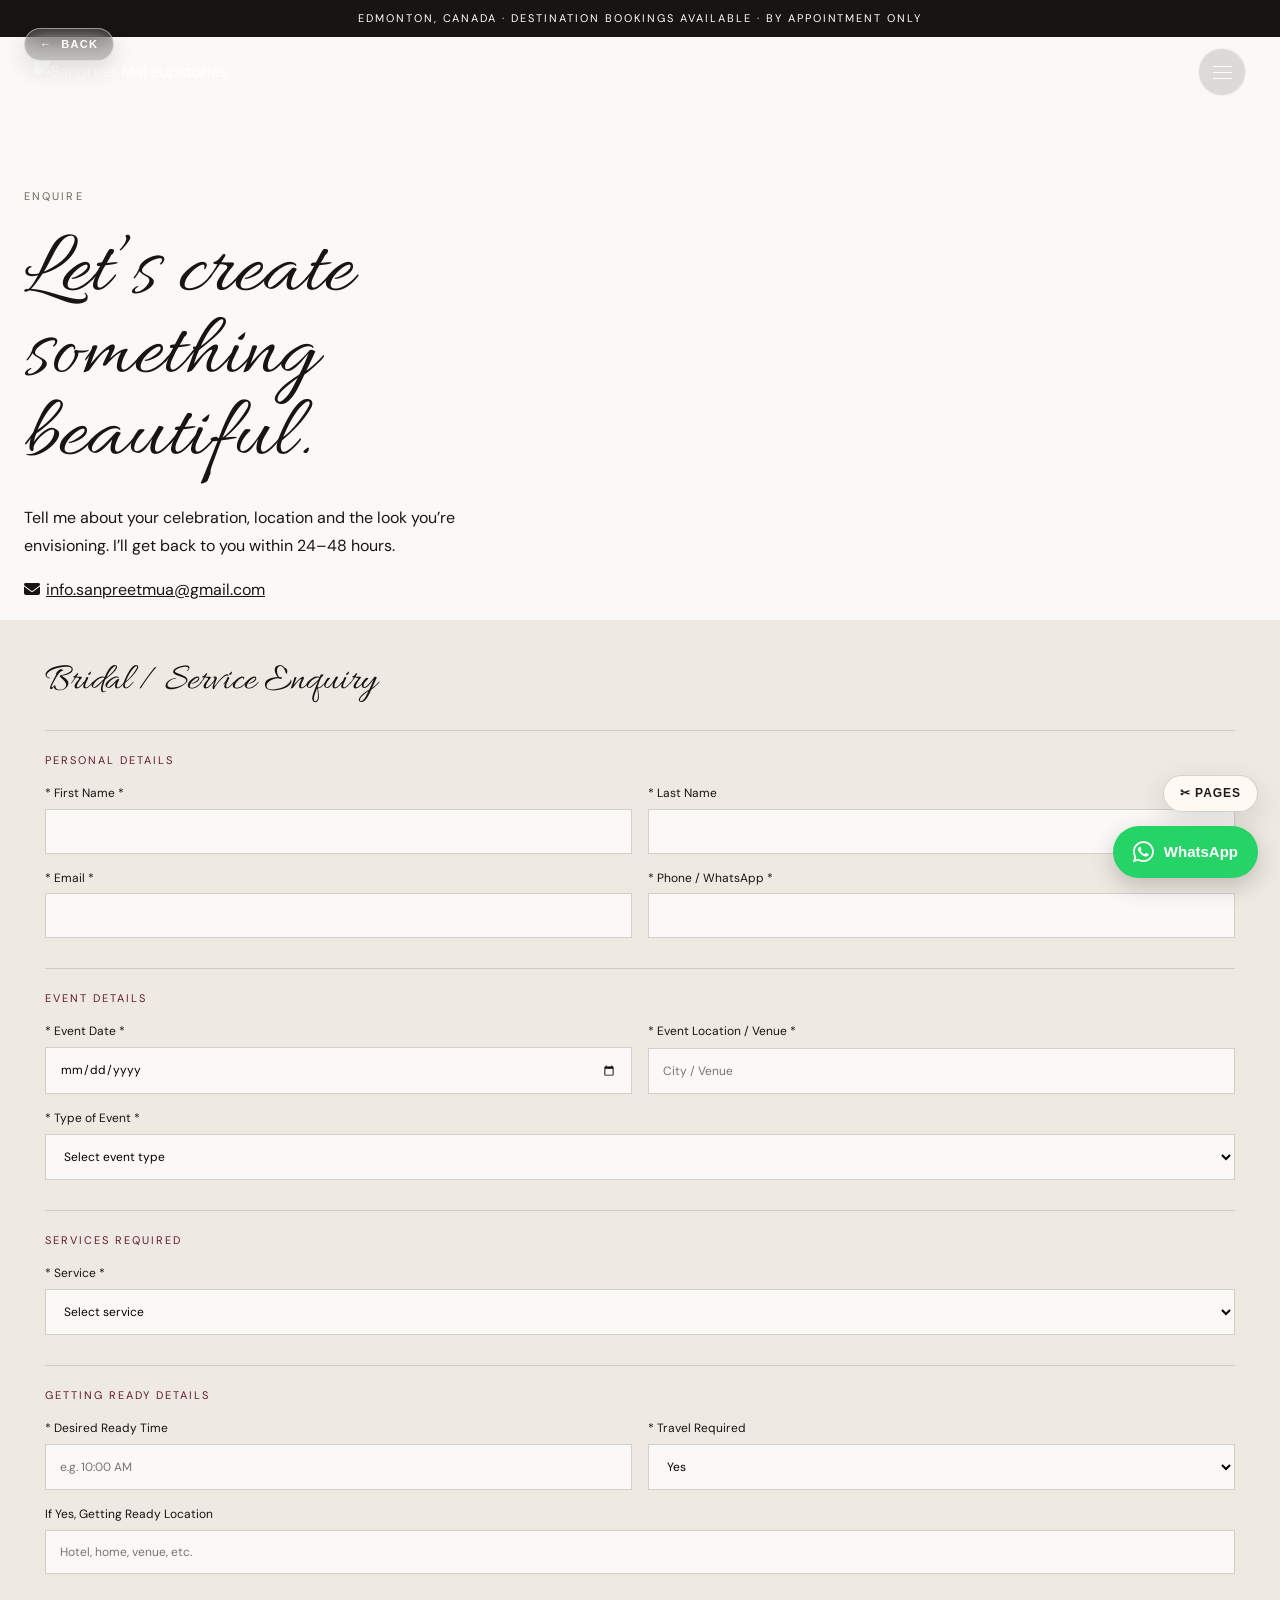
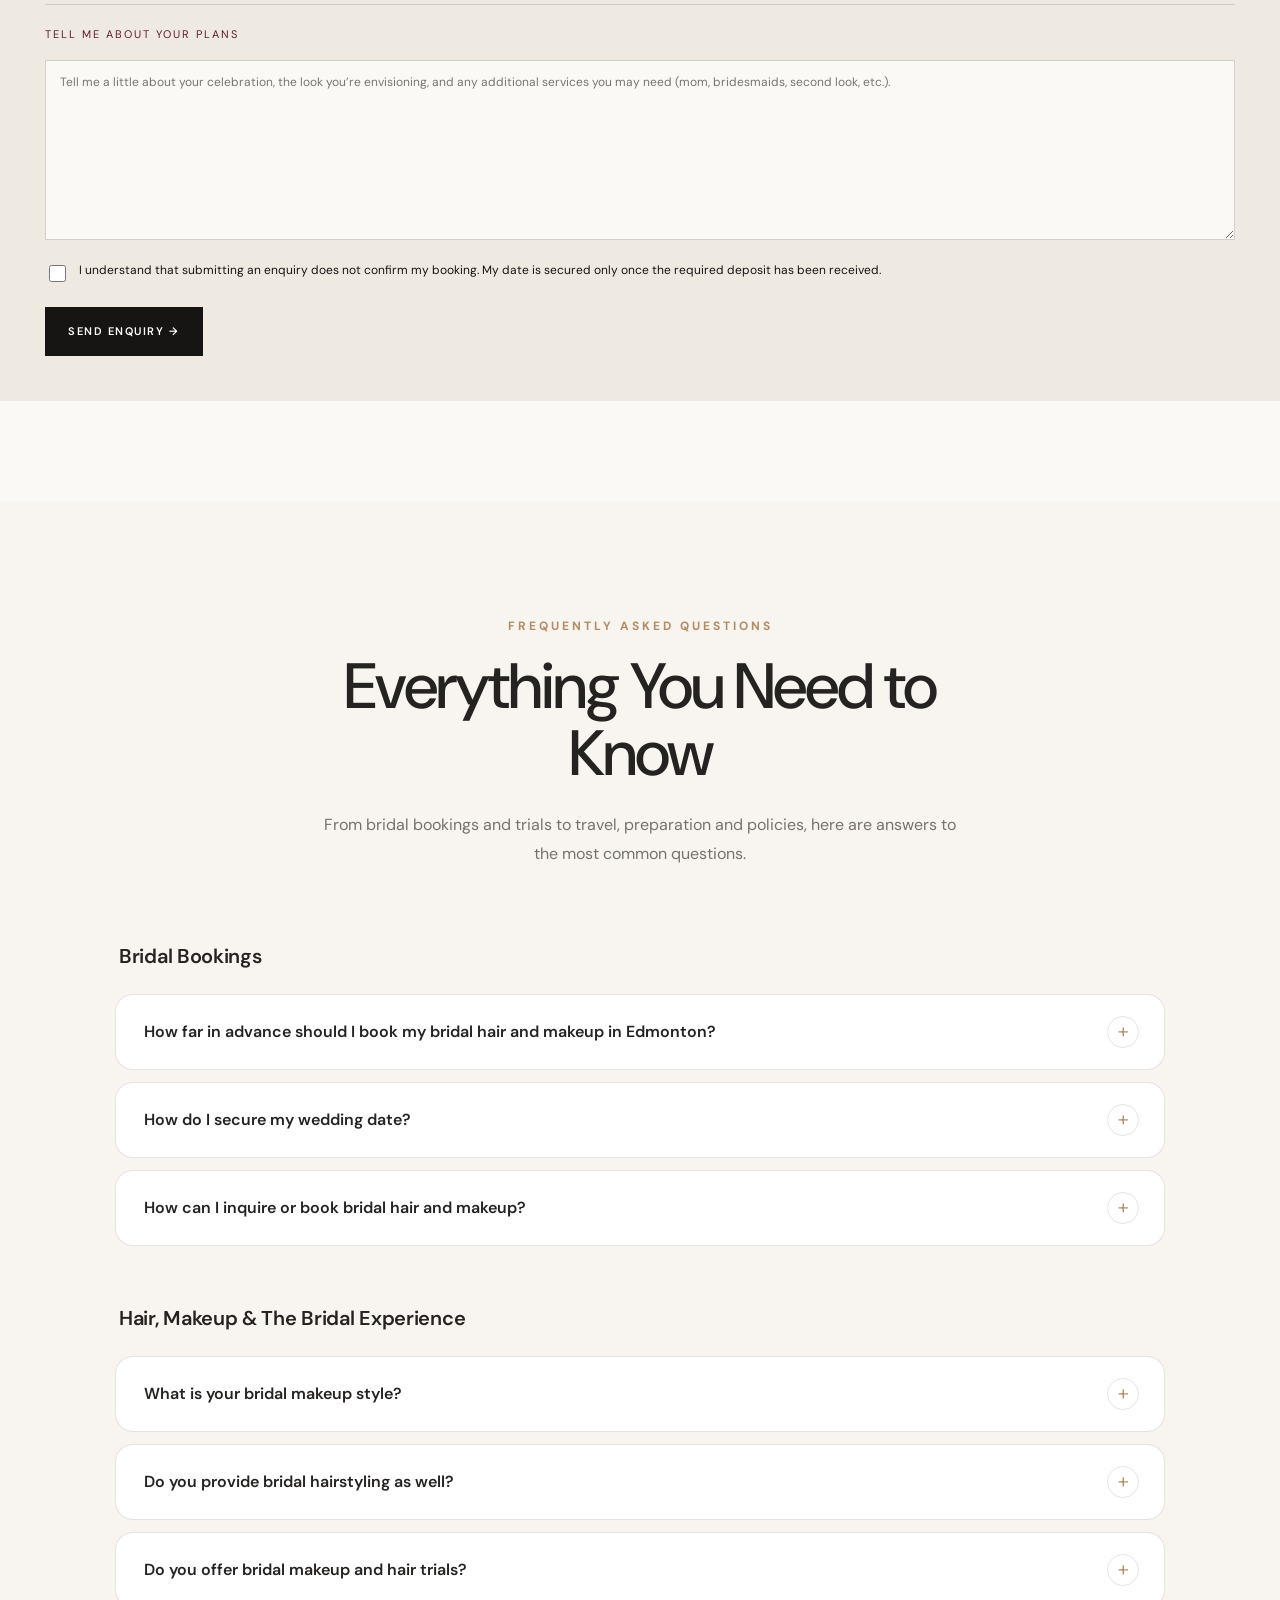
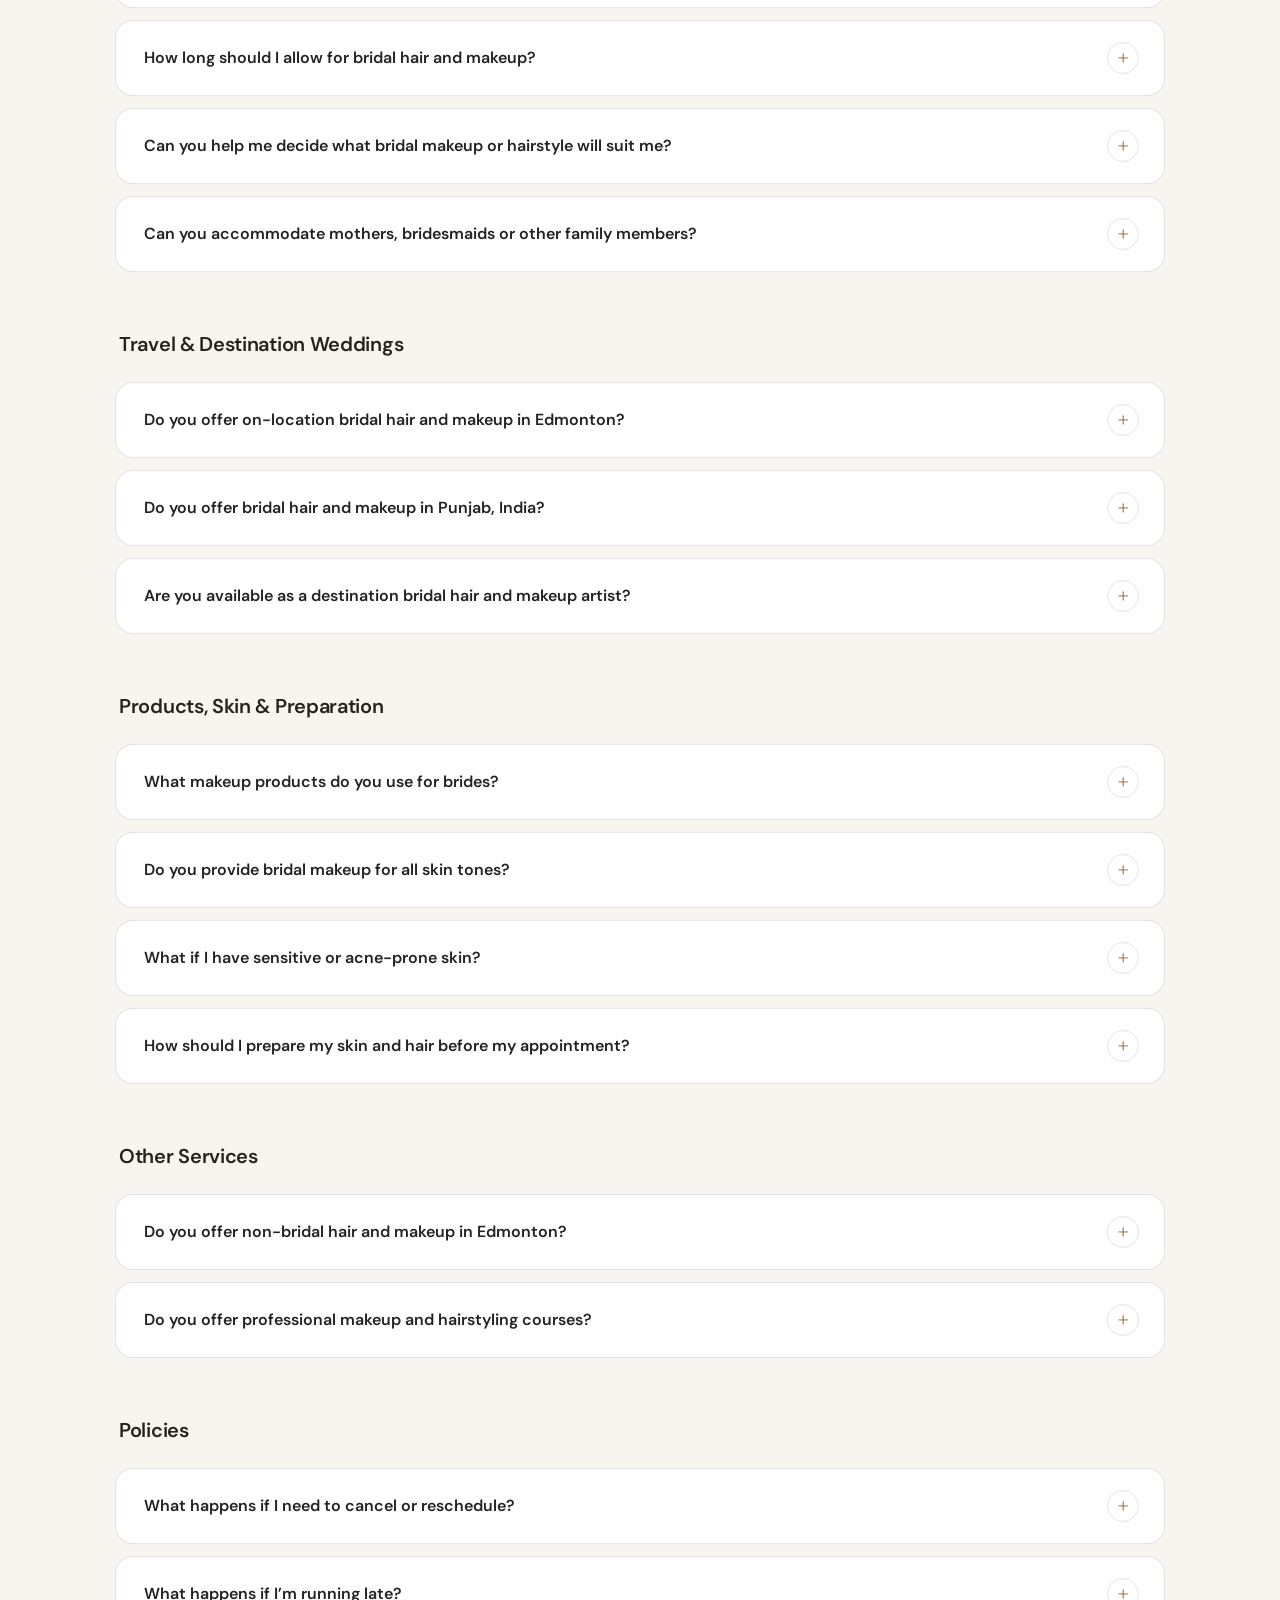
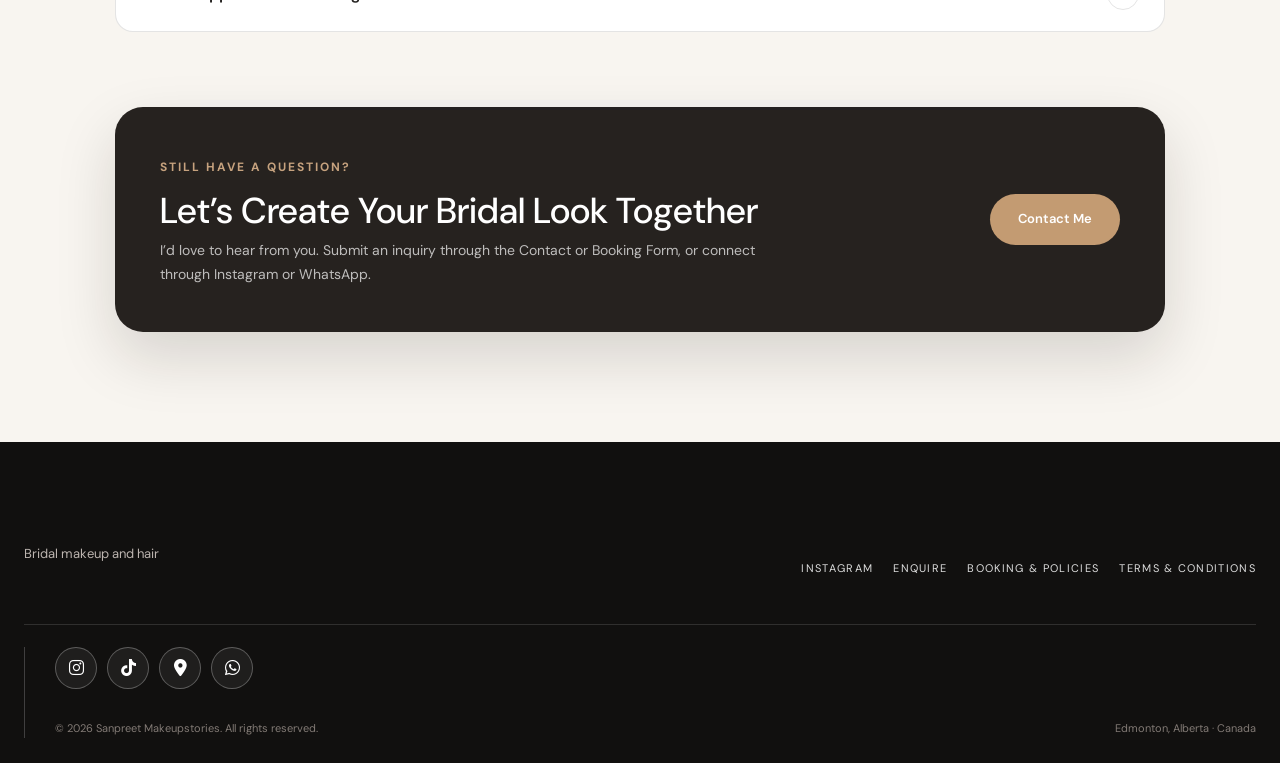
==== commit 93ba4400: "Add email contact link to contact.html Added a contact email link with styling to the contact page." ====
--- a/contact.html
+++ b/contact.html
@@ -90,7 +90,10 @@
       <p>
        Tell me about your celebration, location and the look you&rsquo;re envisioning. I&rsquo;ll get back to you within 24&ndash;48 hours.
       </p>
-      
+      <p style="margin-top: 1rem;">
+<a href="mailto:info.sanpreetmua@gmail.com" style="color: inherit; text-decoration: underline;"><i class="fas fa-envelope" style="margin-right: 6px;"></i>info.sanpreetmua@gmail.com</a>
+</p>
+</div>
      </div>
      
      <div class="form-box">
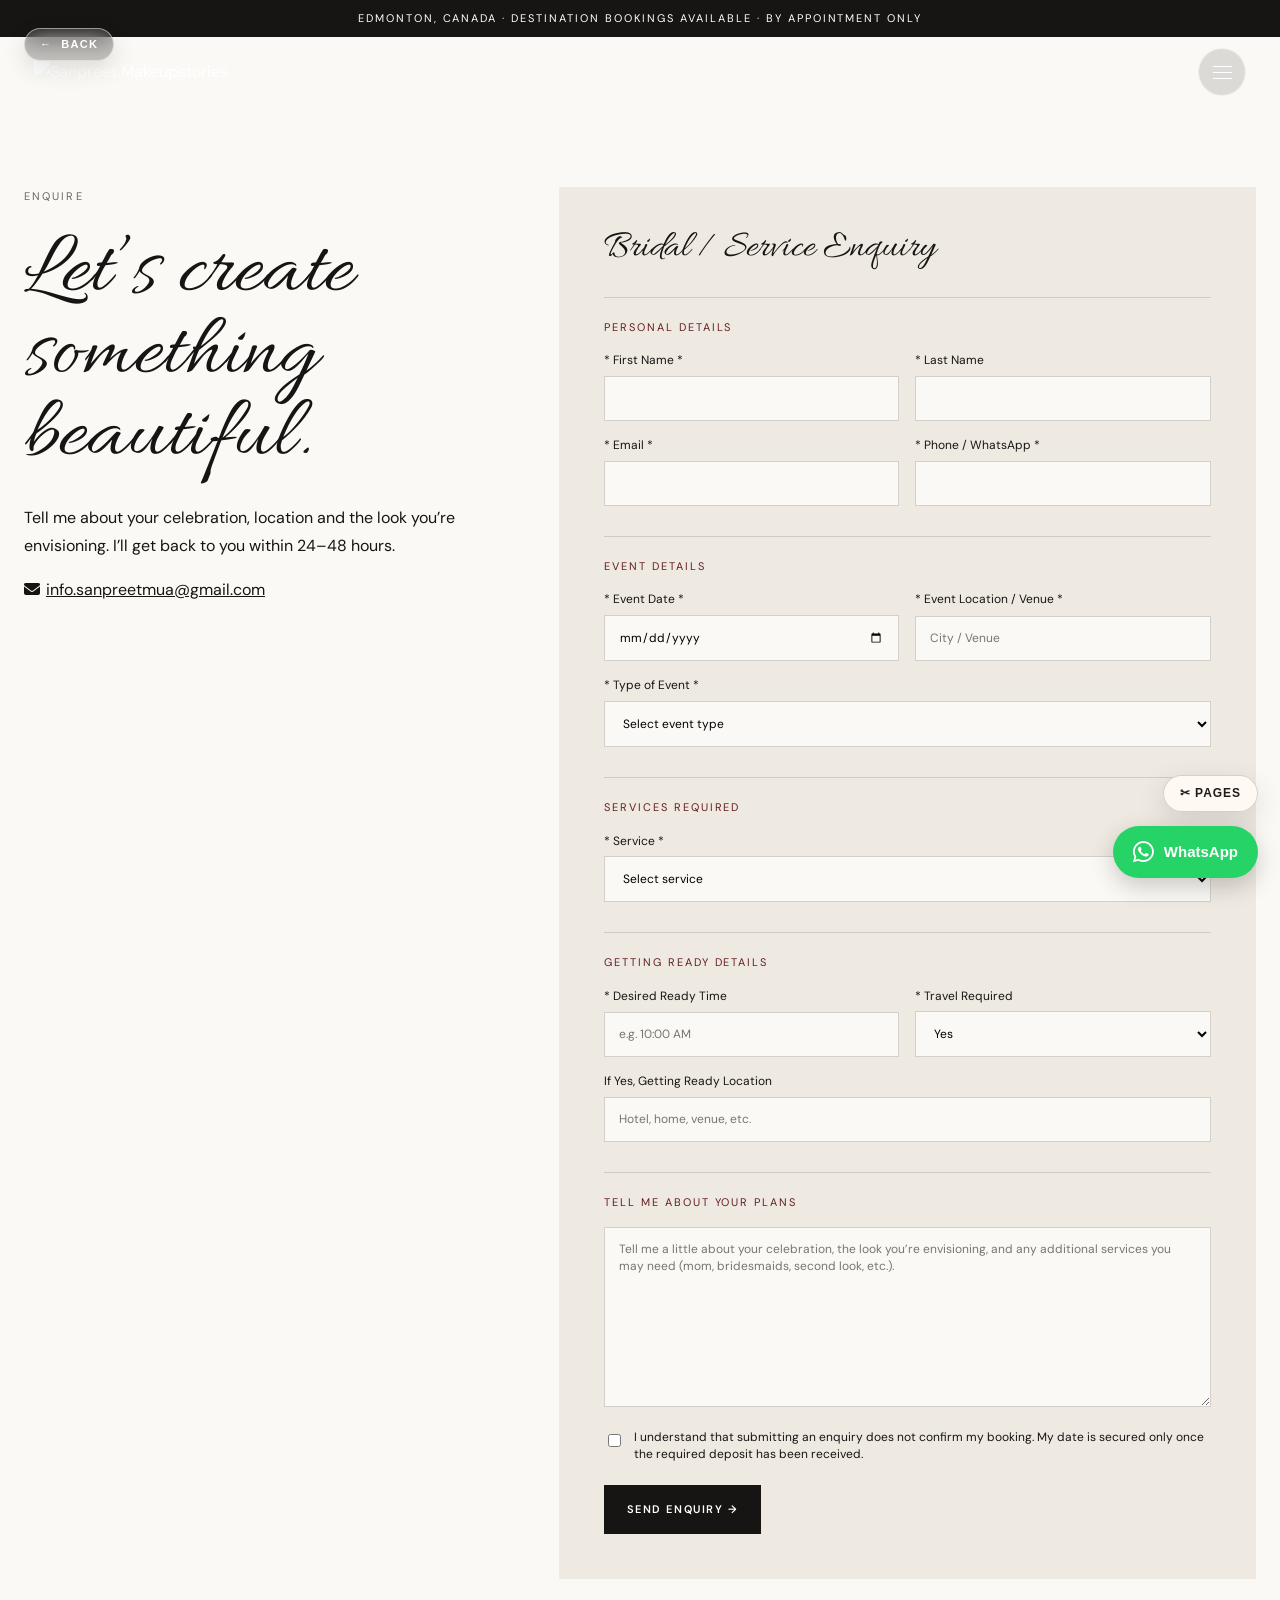
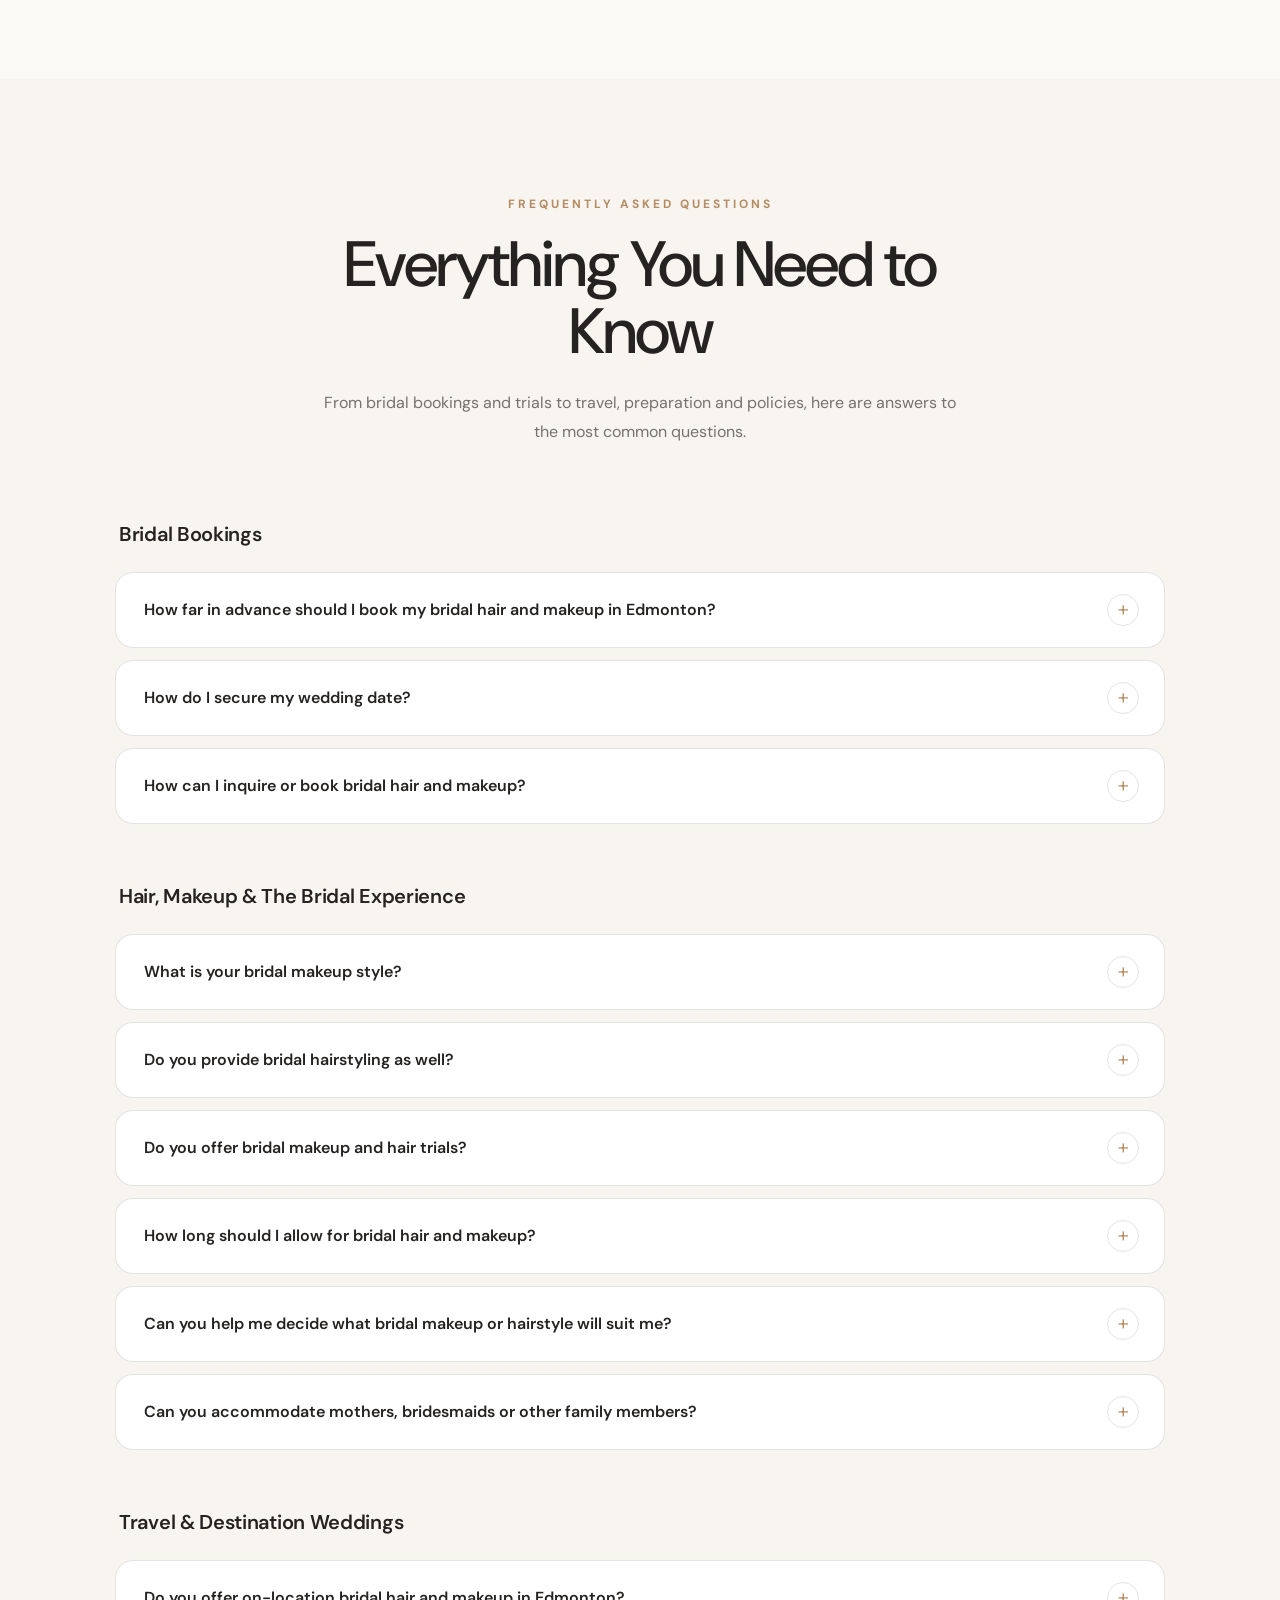
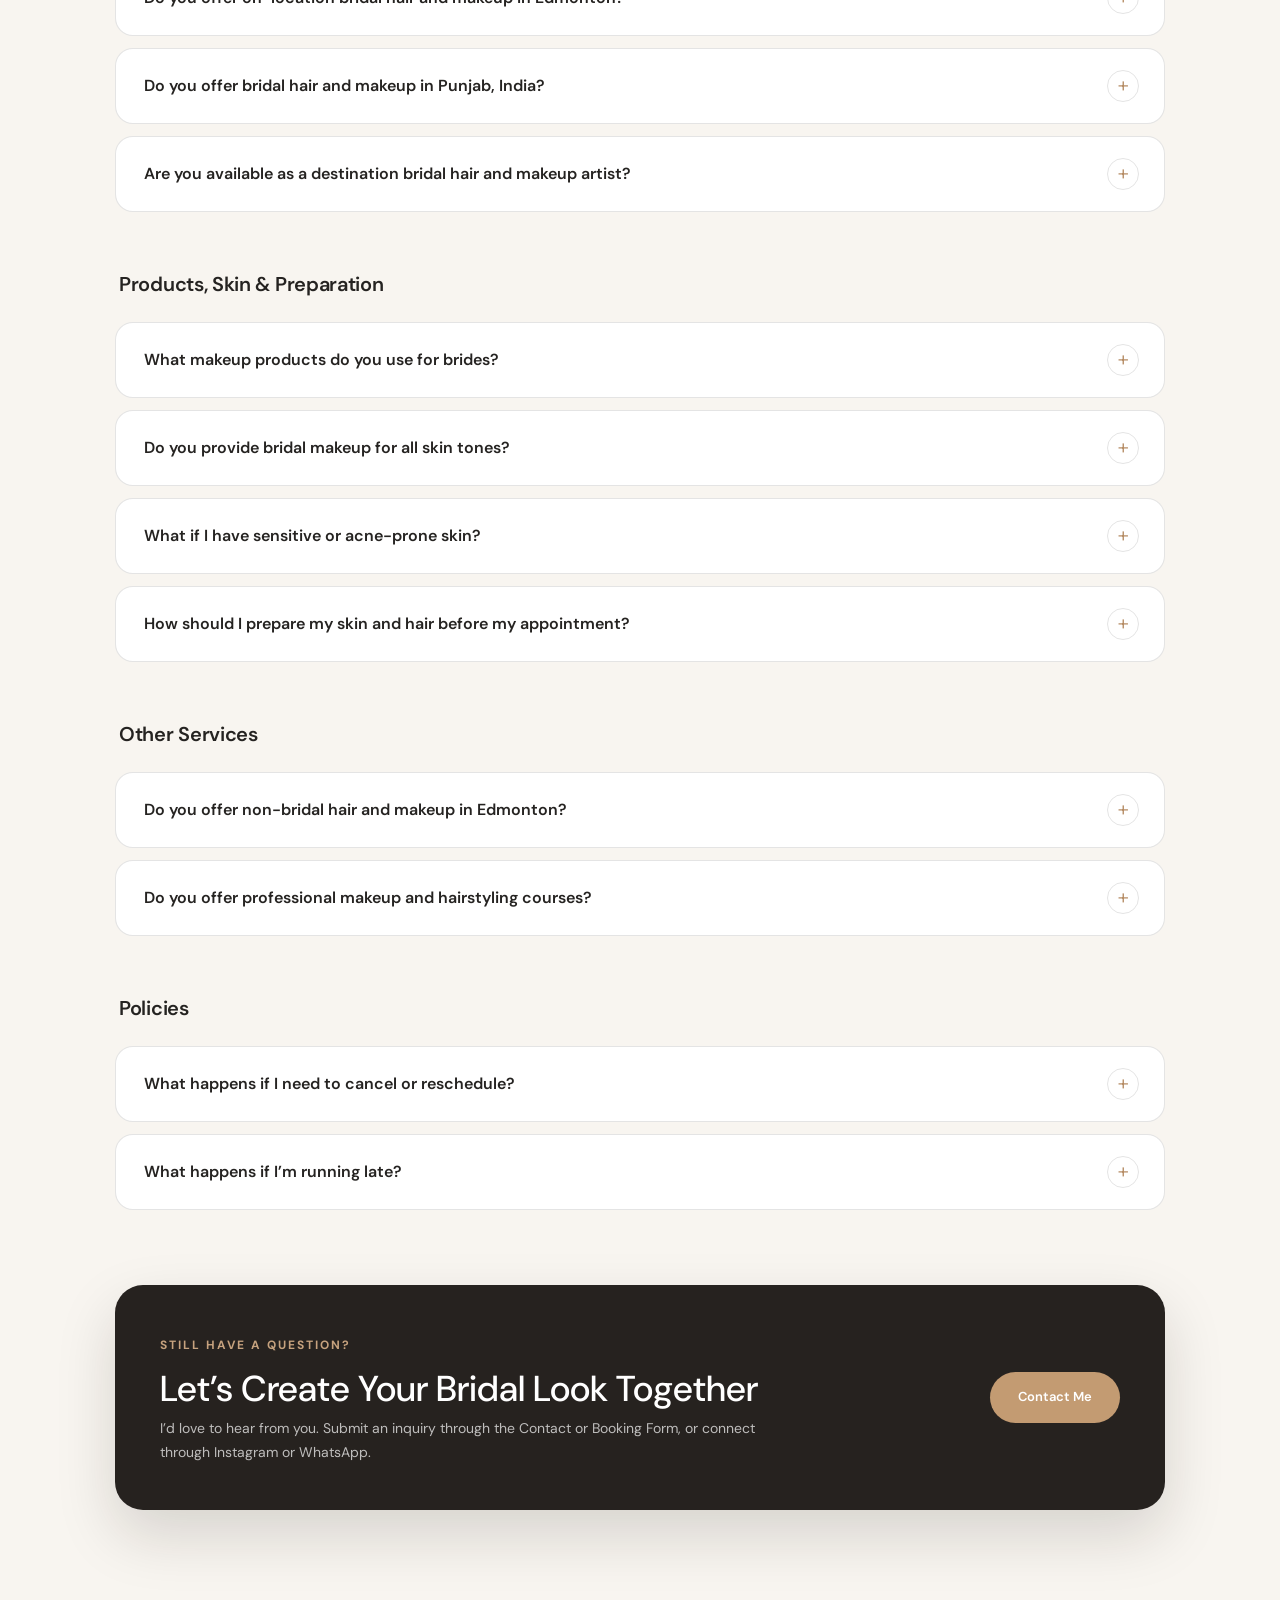
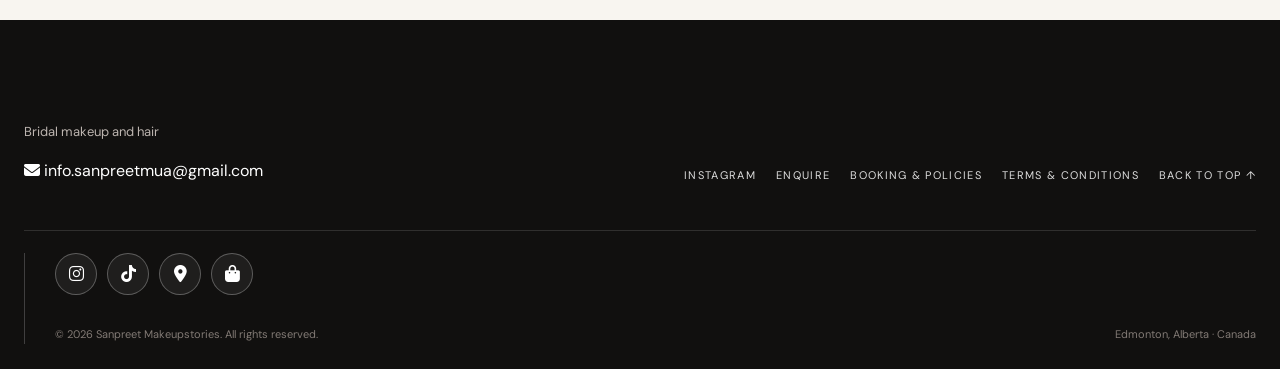
==== commit 076fcec1: "Update contact.html" ====
--- a/contact.html
+++ b/contact.html
@@ -1,557 +1,566 @@
-<!doctype html>
+<!DOCTYPE html>
+
 <html lang="en">
- <head>
-  <meta charset="utf-8"/>
-  <meta content="width=device-width,initial-scale=1" name="viewport"/>
-  <meta content="Enquire about bridal makeup, hair, special occasions and availability with Sanpreet Makeupstories." name="description"/>
-  <title>
-   Enquire | Sanpreet Makeupstories
-  </title>
-  <link href="styles.css" rel="stylesheet"/>
- </head>
- <body>
-  <div class="announcement">
-   EDMONTON, CANADA &middot; DESTINATION BOOKINGS AVAILABLE &middot; BY APPOINTMENT ONLY
+<head>
+<meta charset="utf-8"/>
+<meta content="width=device-width,initial-scale=1" name="viewport"/>
+<meta content="Inquire about bridal hair and makeup in Edmonton, Punjab or your destination wedding location. Submit your details to check Sanpreet’s availability." name="description"/>
+<title>Book Bridal Hair &amp; Makeup Edmonton | Sanpreet Makeupstories</title>
+<link href="styles.css" rel="stylesheet"/>
+<link href="https://sanpreetmakeupstories.com/contact.html" rel="canonical"/>
+<script type="application/ld+json">
+{
+  "@context": "https://schema.org",
+  "@type": "BeautySalon",
+  "name": "Sanpreet Makeupstories",
+  "description": "Luxury bridal hair and makeup artist in Edmonton specializing in skin-focused, timeless beauty. Available across Canada, Punjab, India and for destination weddings.",
+  "image": "https://sanpreetmakeupstories.com/assets/sanpreet-logo-black.png",
+  "address": {
+    "@type": "PostalAddress",
+    "addressLocality": "Edmonton",
+    "addressRegion": "AB",
+    "addressCountry": "CA"
+  },
+  "url": "https://sanpreetmakeupstories.com"
+}
+</script>
+</head>
+<body>
+<div class="announcement">
+   EDMONTON, CANADA · DESTINATION BOOKINGS AVAILABLE · BY APPOINTMENT ONLY
   </div>
-  <header class="site-header" id="top">
-   <a class="brand" href="index.html">
-    <img alt="Sanpreet Makeupstories" decoding="async" loading="eager" src="assets/sanpreet-logo-black.png"/>
-   </a>
-   <button aria-expanded="false" aria-label="Open menu" class="menu-toggle" type="button">
-    <span>
-    </span>
-    <span>
-    </span>
-    <span>
-    </span>
-   </button>
-  </header>
-  <div class="nav-overlay">
-   <div class="nav-inner">
-    <nav class="nav-list">
-     <a href="index.html">
+<header class="site-header" id="top">
+<a class="brand" href="index.html">
+<img alt="Sanpreet Makeupstories" decoding="async" loading="eager" src="assets/sanpreet-logo-black.png"/>
+</a>
+<button aria-expanded="false" aria-label="Open menu" class="menu-toggle" type="button">
+<span>
+</span>
+<span>
+</span>
+<span>
+</span>
+</button>
+</header>
+<div class="nav-overlay">
+<div class="nav-inner">
+<nav class="nav-list">
+<a href="index.html">
       Home
      </a>
-     <a href="about.html">
+<a href="about.html">
       About
      </a>
-     <a href="services.html">
+<a href="services.html">
       Services
      </a>
-     <a href="portfolio.html">
+<a href="portfolio.html">
       Portfolio
      </a>
-     <a href="education.html">
+<a href="education.html">
       Education
      </a>
-     <a href="testimonials.html">
+<a href="testimonials.html">
       Testimonials
      </a>
-     <a href="contact.html">
+<a href="contact.html">
       Enquire
      </a>
-    </nav>
-    <aside class="nav-side">
-     <div class="social-links" aria-label="Social and contact links">
-      <a class="instagram" href="https://www.instagram.com/sanpreet_makeupstories?stkn=MXNzendnNmZmZW9hbg%3D%3D&utm_source=qr" target="_blank" rel="noopener noreferrer" aria-label="Instagram"><i class="fab fa-instagram"></i></a>
-      <a class="tiktok" href="https://www.tiktok.com/@sanpreet_makeupatories?_r=1&_t=ZS-9A9PdAtoRus" target="_blank" rel="noopener noreferrer" aria-label="TikTok"><i class="fab fa-tiktok"></i></a>
-      <a class="maps" href="https://maps.app.goo.gl/HSWRJMtWA7wGnMFq9?g_st=ic" target="_blank" rel="noopener noreferrer" aria-label="Google Maps"><i class="fas fa-location-dot"></i></a>
-      <a class="whatsapp" href="https://wa.me/16476738765" target="_blank" rel="noopener noreferrer" aria-label="WhatsApp"><i class="fab fa-whatsapp"></i></a>
-     </div>
-
-     <div class="script">
+</nav>
+<aside class="nav-side">
+<div aria-label="Social and contact links" class="social-links">
+<a aria-label="Instagram" class="instagram" href="https://www.instagram.com/sanpreet_makeupstories?stkn=MXNzendnNmZmZW9hbg%3D%3D&amp;utm_source=qr" rel="noopener noreferrer" target="_blank"><i class="fab fa-instagram"></i></a>
+<a aria-label="TikTok" class="tiktok" href="https://www.tiktok.com/@sanpreet_makeupatories?_r=1&amp;_t=ZS-9A9PdAtoRus" rel="noopener noreferrer" target="_blank"><i class="fab fa-tiktok"></i></a>
+<a aria-label="Google Maps" class="maps" href="https://maps.app.goo.gl/HSWRJMtWA7wGnMFq9?g_st=ic" rel="noopener noreferrer" target="_blank"><i class="fas fa-location-dot"></i></a>
+<a aria-label="ShopMy" class="shopmy" href="https://shopmy.us/collections/2515211" rel="noopener noreferrer" target="_blank"><i class="fas fa-bag-shopping"></i></a>
+</div>
+<div class="script">
       Sanpreet Makeupstories
      </div>
-     <p>
-      Bridal hair &middot; makeup &middot; education
+<p>
+      Bridal hair · makeup · education
       <br/>
       Edmonton + destination
      </p>
-     <p>
-      Beauty that feels like you &mdash; only elevated.
+<p>
+      Beauty that feels like you — only elevated.
      </p>
-    </aside>
-   </div>
-  </div>
-  <main>
-   <section class="form-page">
-    <div class="container form-shell">
-     <div class="form-intro">
-      <div class="section-label">
+</aside>
+</div>
+</div>
+<main>
+<section class="form-page">
+<div class="container form-shell">
+<div class="form-intro">
+<div class="section-label">
        ENQUIRE
       </div>
-      <h1>
-       Let&rsquo;s create
+<h1>
+       Let’s create
        <br/>
-       <script-sp>
+<script-sp>
         something beautiful.
        </script-sp>
-      </h1>
-      <p>
-       Tell me about your celebration, location and the look you&rsquo;re envisioning. I&rsquo;ll get back to you within 24&ndash;48 hours.
+</h1>
+<p>
+       Tell me about your celebration, location and the look you’re envisioning. I’ll get back to you within 24–48 hours.
       </p>
-      <p style="margin-top: 1rem;">
+<p style="margin-top: 1rem;">
 <a href="mailto:info.sanpreetmua@gmail.com" style="color: inherit; text-decoration: underline;"><i class="fas fa-envelope" style="margin-right: 6px;"></i>info.sanpreetmua@gmail.com</a>
 </p>
 </div>
-     </div>
-     
-     <div class="form-box">
-      <h2>
+<div class="form-box" id="contact-form-box">
+<h2>
        Bridal / Service Enquiry
       </h2>
-      <form action="thank-you.html" method="get">
-       <div class="form-section-title">
+<form id="contact-form" action="https://formsubmit.co/ajax/info.sanpreetmua@gmail.com" method="POST">
+                <!-- FormSubmit Configuration -->
+                <input type="hidden" name="_subject" value="New Inquiry from Website">
+                <input type="hidden" name="_template" value="table">
+                <input type="hidden" name="_captcha" value="false">
+<div class="form-section-title">
         Personal Details
        </div>
-       <div class="form-grid">
-        <label>
+<div class="form-grid">
+<label>
          * First Name *
          <input autocomplete="given-name" name="first" required=""/>
-        </label>
-        <label>
+</label>
+<label>
          * Last Name
          <input autocomplete="family-name" name="last"/>
-        </label>
-        <label>
+</label>
+<label>
          * Email *
          <input autocomplete="email" name="email" required="" type="email"/>
-        </label>
-        <label>
+</label>
+<label>
          * Phone / WhatsApp *
          <input autocomplete="tel" name="phone" required="" type="tel"/>
-        </label>
-       </div>
-       <div class="form-section-title">
+</label>
+</div>
+<div class="form-section-title">
         Event Details
        </div>
-       <div class="form-grid">
-        <label>
+<div class="form-grid">
+<label>
          * Event Date *
          <input name="date" required="" type="date"/>
-        </label>
-        <label>
+</label>
+<label>
          * Event Location / Venue *
          <input name="location" placeholder="City / Venue" required=""/>
-        </label>
-       </div>
-       <div class="form-full">
-        <label>
+</label>
+</div>
+<div class="form-full">
+<label>
          * Type of Event *
          <select name="event" required="">
-          <option disabled="" selected="" value="">
+<option disabled="" selected="" value="">
            Select event type
           </option>
-          <option>
+<option>
            Wedding / Anand Karaj
           </option>
-          <option>
+<option>
            Reception
           </option>
-          <option>
+<option>
            Engagement
           </option>
-          <option>
+<option>
            Jaggo / Sangeet
           </option>
-          <option>
+<option>
            Mehndi
           </option>
-          <option>
+<option>
            Other Pre-Wedding Event
           </option>
-          <option>
+<option>
            Party / Special Occasion
           </option>
-          <option>
+<option>
            Convocation / Graduation
           </option>
-          <option>
+<option>
            Other
           </option>
-         </select>
-        </label>
-       </div>
-       <div class="form-section-title">
+</select>
+</label>
+</div>
+<div class="form-section-title">
         Services Required
        </div>
-       <label>
+<label>
         * Service *
         <select name="service" required="">
-         <option disabled="" selected="" value="">
+<option disabled="" selected="" value="">
           Select service
          </option>
-         <option>
+<option>
           Bridal Makeup &amp; Hair
          </option>
-         <option>
+<option>
           Pre-Bridal Makeup &amp; Hair
          </option>
-         <option>
+<option>
           Party makeup 
          </option>
-         
-         <option>
+<option>
           Other
          </option>
-        </select>
-       </label>
-       <div class="form-section-title">
+</select>
+</label>
+<div class="form-section-title">
         Getting Ready Details
        </div>
-       <div class="form-grid">
-        <label>
+<div class="form-grid">
+<label>
          * Desired Ready Time
          <input name="ready_time" placeholder="e.g. 10:00 AM" required=""/>
-        </label>
-        <label>
+</label>
+<label>
          * Travel Required
          <select name="travel" required="">
-          <option>
+<option>
            Yes
           </option>
-          <option>
+<option>
            No
           </option>
-         </select>
-        </label>
-       </div>
-       <div class="form-full">
-        <label>
+</select>
+</label>
+</div>
+<div class="form-full">
+<label>
          If Yes, Getting Ready Location
          <input name="getting_location" placeholder="Hotel, home, venue, etc."/>
-        </label>
-       </div>
-       <div class="form-section-title">
+</label>
+</div>
+<div class="form-section-title">
         Tell Me About Your Plans
        </div>
-       <label>
-        <textarea name="message" placeholder="Tell me a little about your celebration, the look you&rsquo;re envisioning, and any additional services you may need (mom, bridesmaids, second look, etc.)." required=""></textarea>
-       </label>
-       <label class="check">
-        <input name="agreement" required="" type="checkbox"/>
-        <span>
+<label>
+<textarea name="message" placeholder="Tell me a little about your celebration, the look you’re envisioning, and any additional services you may need (mom, bridesmaids, second look, etc.)." required=""></textarea>
+</label>
+<label class="check">
+<input name="agreement" required="" type="checkbox"/>
+<span>
          I understand that submitting an enquiry does not confirm my booking. My date is secured only once the required deposit has been received.
         </span>
-       </label>
-       <button class="btn btn-dark" type="submit">
-        SEND ENQUIRY &rarr;
+</label>
+<button class="btn btn-dark" type="submit">
+        SEND ENQUIRY →
        </button>
-      </form>
-     </div>
-    </div>
-   </section>
-  </main>
-  
+</form>
+</div>
+
+<!-- Inline Thank You (hidden until form submitted) -->
+<div id="contact-thankyou" style="display:none; text-align:center; padding: 60px 20px;">
+  <h1 style="font-family: 'Great Vibes', cursive; font-size: clamp(3rem, 8vw, 6rem); font-weight: 400; line-height: 1.2; margin-bottom: 24px;">
+    Thank you for<br>your enquiry.
+  </h1>
+  <p style="font-size: 16px; color: #77716b; max-width: 480px; margin: 0 auto 36px; line-height: 1.8;">
+    I'll get back to you within 24–48 hours. If you don't hear from me, feel free to follow up via Instagram or WhatsApp.
+  </p>
+  <a class="btn btn-dark" href="index.html">BACK TO HOME →</a>
+</div>
+
+</div>
+</div>
+</section>
+</main>
+
+<script>
+(function () {
+  var form = document.getElementById('contact-form');
+  if (!form) return;
+  form.addEventListener('submit', function (e) {
+    e.preventDefault();
+    var data = new FormData(form);
+    fetch(form.action, {
+      method: 'POST',
+      body: data,
+      headers: { 'Accept': 'application/json' }
+    })
+    .then(function () {
+      window.location.href = 'thank-you.html';
+    })
+    .catch(function () {
+      window.location.href = 'thank-you.html';
+    });
+  });
+})();
+</script>
 <!-- =========================
      PREMIUM FAQ SECTION
 ========================= -->
 <section class="faq-section" id="faqs">
-  <div class="faq-container">
-
-    <div class="faq-heading">
-      <span class="faq-eyebrow">Frequently Asked Questions</span>
-      <h2>Everything You Need to Know</h2>
-      <p>
+<div class="faq-container">
+<div class="faq-heading">
+<span class="faq-eyebrow">Frequently Asked Questions</span>
+<h2>Everything You Need to Know</h2>
+<p>
         From bridal bookings and trials to travel, preparation and policies,
         here are answers to the most common questions.
       </p>
-    </div>
-
-    <!-- ================= BRIDAL BOOKINGS ================= -->
-    <div class="faq-category">
-      <h3>Bridal Bookings</h3>
-
-      <details class="faq-item">
-        <summary>How far in advance should I book my bridal hair and makeup in Edmonton?</summary>
-        <div class="faq-answer">
-          <p>
+</div>
+<!-- ================= BRIDAL BOOKINGS ================= -->
+<div class="faq-category">
+<h3>Bridal Bookings</h3>
+<details class="faq-item">
+<summary>How far in advance should I book my bridal hair and makeup in Edmonton?</summary>
+<div class="faq-answer">
+<p>
             Bridal dates can fill quickly, especially during peak wedding seasons.
             I recommend reaching out 6–12 months in advance whenever possible.
             I intentionally take a limited number of bridal bookings so every bride
             receives the time, attention and experience she deserves.
           </p>
-        </div>
-      </details>
-
-      <details class="faq-item">
-        <summary>How do I secure my wedding date?</summary>
-        <div class="faq-answer">
-          <p>
+</div>
+</details>
+<details class="faq-item">
+<summary>How do I secure my wedding date?</summary>
+<div class="faq-answer">
+<p>
             A 40% deposit is required to officially secure your date.
             Your booking is not confirmed until the deposit has been received.
           </p>
-        </div>
-      </details>
-
-      <details class="faq-item">
-        <summary>How can I inquire or book bridal hair and makeup?</summary>
-        <div class="faq-answer">
-          <p>
+</div>
+</details>
+<details class="faq-item">
+<summary>How can I inquire or book bridal hair and makeup?</summary>
+<div class="faq-answer">
+<p>
             Simply complete the Booking Form with your event details.
             You can also reach out through Instagram or WhatsApp if you have
             a question before submitting your inquiry.
           </p>
-        </div>
-      </details>
-    </div>
-
-
-    <!-- ================= HAIR MAKEUP ================= -->
-    <div class="faq-category">
-      <h3>Hair, Makeup &amp; The Bridal Experience</h3>
-
-      <details class="faq-item">
-        <summary>What is your bridal makeup style?</summary>
-        <div class="faq-answer">
-          <p>
+</div>
+</details>
+</div>
+<!-- ================= HAIR MAKEUP ================= -->
+<div class="faq-category">
+<h3>Hair, Makeup &amp; The Bridal Experience</h3>
+<details class="faq-item">
+<summary>What is your bridal makeup style?</summary>
+<div class="faq-answer">
+<p>
             I don’t believe in a one-style-fits-all approach. Every face is unique —
             different features, face shapes, skin types and personal preferences
             deserve a look created specifically for them.
           </p>
-
-          <p>
+<p>
             My approach is always to enhance rather than transform, keeping the skin
             looking as natural and skin-like as possible while thoughtfully defining
             your features. Whether the final look is soft and minimal or a little
             more glamorous, the goal is always the same: for you to still look and
             feel like yourself — just elevated.
           </p>
-        </div>
-      </details>
-
-      <details class="faq-item">
-        <summary>Do you provide bridal hairstyling as well?</summary>
-        <div class="faq-answer">
-          <p>
+</div>
+</details>
+<details class="faq-item">
+<summary>Do you provide bridal hairstyling as well?</summary>
+<div class="faq-answer">
+<p>
             Yes. Bridal bookings can include both professional makeup and hairstyling,
             along with the finishing details needed to complete your bridal look.
           </p>
-        </div>
-      </details>
-
-      <details class="faq-item">
-        <summary>Do you offer bridal makeup and hair trials?</summary>
-        <div class="faq-answer">
-          <p>
+</div>
+</details>
+<details class="faq-item">
+<summary>Do you offer bridal makeup and hair trials?</summary>
+<div class="faq-answer">
+<p>
             Yes. Bridal trials are available once you have your final wedding outfit
             and jewellery selected. Having these details finalized allows us to
             properly envision your complete bridal look and create hair and makeup
             that complements your outfit, jewellery, features and overall vision.
           </p>
-
-          <p>
+<p>
             The goal of the trial is to bring all the elements together so you can
             see how your bridal look will feel as a whole before the wedding day.
           </p>
-        </div>
-      </details>
-
-      <details class="faq-item">
-        <summary>How long should I allow for bridal hair and makeup?</summary>
-        <div class="faq-answer">
-          <p>
+</div>
+</details>
+<details class="faq-item">
+<summary>How long should I allow for bridal hair and makeup?</summary>
+<div class="faq-answer">
+<p>
             I recommend approximately 3–3.5 hours for the complete bridal experience.
             This allows us to work without rushing and gives enough time for hair,
             makeup and final bridal detailing.
           </p>
-        </div>
-      </details>
-
-      <details class="faq-item">
-        <summary>Can you help me decide what bridal makeup or hairstyle will suit me?</summary>
-        <div class="faq-answer">
-          <p>
+</div>
+</details>
+<details class="faq-item">
+<summary>Can you help me decide what bridal makeup or hairstyle will suit me?</summary>
+<div class="faq-answer">
+<p>
             Absolutely. You don’t need to have your entire look figured out before
             your appointment. We can discuss your outfit, jewellery, face shape,
             hair, skin, inspiration and personal style to create a cohesive look
             that still feels like you.
           </p>
-        </div>
-      </details>
-
-      <details class="faq-item">
-        <summary>Can you accommodate mothers, bridesmaids or other family members?</summary>
-        <div class="faq-answer">
-          <p>
+</div>
+</details>
+<details class="faq-item">
+<summary>Can you accommodate mothers, bridesmaids or other family members?</summary>
+<div class="faq-answer">
+<p>
             Yes. Hair and makeup can also be arranged for mothers, bridesmaids and
             other members of your party. Depending on the size and timing of your
             booking, a trusted team artist may assist so everyone is ready on time.
           </p>
-        </div>
-      </details>
-    </div>
-
-
-    <!-- ================= TRAVEL ================= -->
-    <div class="faq-category">
-      <h3>Travel &amp; Destination Weddings</h3>
-
-      <details class="faq-item">
-        <summary>Do you offer on-location bridal hair and makeup in Edmonton?</summary>
-        <div class="faq-answer">
-          <p>
+</div>
+</details>
+</div>
+<!-- ================= TRAVEL ================= -->
+<div class="faq-category">
+<h3>Travel &amp; Destination Weddings</h3>
+<details class="faq-item">
+<summary>Do you offer on-location bridal hair and makeup in Edmonton?</summary>
+<div class="faq-answer">
+<p>
             Yes. I offer on-location bridal hair and makeup services in Edmonton
             and surrounding areas, as well as destination bookings. Travel fees
             may apply depending on the location and booking requirements.
           </p>
-        </div>
-      </details>
-
-      <details class="faq-item">
-        <summary>Do you offer bridal hair and makeup in Punjab, India?</summary>
-        <div class="faq-answer">
-          <p>
+</div>
+</details>
+<details class="faq-item">
+<summary>Do you offer bridal hair and makeup in Punjab, India?</summary>
+<div class="faq-answer">
+<p>
             Yes. I take seasonal bridal hair and makeup bookings across Punjab,
             India, generally during the fall and winter wedding season.
             Availability is limited, so early inquiries are recommended.
           </p>
-        </div>
-      </details>
-
-      <details class="faq-item">
-        <summary>Are you available as a destination bridal hair and makeup artist?</summary>
-        <div class="faq-answer">
-          <p>
+</div>
+</details>
+<details class="faq-item">
+<summary>Are you available as a destination bridal hair and makeup artist?</summary>
+<div class="faq-answer">
+<p>
             Yes. Destination weddings are welcome within Canada and internationally.
             A customized travel quote will be provided based on your wedding location,
             schedule and travel requirements.
           </p>
-        </div>
-      </details>
-    </div>
-
-
-    <!-- ================= PRODUCTS ================= -->
-    <div class="faq-category">
-      <h3>Products, Skin &amp; Preparation</h3>
-
-      <details class="faq-item">
-        <summary>What makeup products do you use for brides?</summary>
-        <div class="faq-answer">
-          <p>
+</div>
+</details>
+</div>
+<!-- ================= PRODUCTS ================= -->
+<div class="faq-category">
+<h3>Products, Skin &amp; Preparation</h3>
+<details class="faq-item">
+<summary>What makeup products do you use for brides?</summary>
+<div class="faq-answer">
+<p>
             My professional kit includes a carefully selected mix of luxury and
             professional makeup brands chosen for their performance, longevity
             and finish. My kit is continuously updated so I can select products
             based on your individual skin and the look we are creating.
           </p>
-        </div>
-      </details>
-
-      <details class="faq-item">
-        <summary>Do you provide bridal makeup for all skin tones?</summary>
-        <div class="faq-answer">
-          <p>
+</div>
+</details>
+<details class="faq-item">
+<summary>Do you provide bridal makeup for all skin tones?</summary>
+<div class="faq-answer">
+<p>
             Yes. I work with a wide range of skin tones and undertones and
             customize every complexion rather than using a one-look-fits-all approach.
           </p>
-        </div>
-      </details>
-
-      <details class="faq-item">
-        <summary>What if I have sensitive or acne-prone skin?</summary>
-        <div class="faq-answer">
-          <p>
+</div>
+</details>
+<details class="faq-item">
+<summary>What if I have sensitive or acne-prone skin?</summary>
+<div class="faq-answer">
+<p>
             Please let me know about any known sensitivities, allergies or skin
             concerns before your appointment. I’ll take them into consideration
             when selecting and applying products. If you have a known product
             or ingredient allergy, please disclose it before your service.
           </p>
-        </div>
-      </details>
-
-      <details class="faq-item">
-        <summary>How should I prepare my skin and hair before my appointment?</summary>
-        <div class="faq-answer">
-          <p>
+</div>
+</details>
+<details class="faq-item">
+<summary>How should I prepare my skin and hair before my appointment?</summary>
+<div class="faq-answer">
+<p>
             You’ll receive preparation guidance before your appointment. In general,
             arriving with clean, well-prepped skin and clean, completely dry hair
             helps us achieve the best results.
           </p>
-        </div>
-      </details>
-    </div>
-
-
-    <!-- ================= OTHER SERVICES ================= -->
-    <div class="faq-category">
-      <h3>Other Services</h3>
-
-      <details class="faq-item">
-        <summary>Do you offer non-bridal hair and makeup in Edmonton?</summary>
-        <div class="faq-answer">
-          <p>
+</div>
+</details>
+</div>
+<!-- ================= OTHER SERVICES ================= -->
+<div class="faq-category">
+<h3>Other Services</h3>
+<details class="faq-item">
+<summary>Do you offer non-bridal hair and makeup in Edmonton?</summary>
+<div class="faq-answer">
+<p>
             Yes. Non-bridal hair and makeup services are available for selected
             special occasions, pre-wedding events, photoshoots and other celebrations,
             subject to availability and booking requirements.
           </p>
-        </div>
-      </details>
-
-      <details class="faq-item">
-        <summary>Do you offer professional makeup and hairstyling courses?</summary>
-        <div class="faq-answer">
-          <p>
+</div>
+</details>
+<details class="faq-item">
+<summary>Do you offer professional makeup and hairstyling courses?</summary>
+<div class="faq-answer">
+<p>
             Yes. Education is an important part of Sanpreet Makeupstories.
             I offer professional makeup and hair training, self-makeup lessons
             and selected masterclasses. Current education opportunities can be
             found through the Education section or by submitting an inquiry.
           </p>
-        </div>
-      </details>
-    </div>
-
-
-    <!-- ================= POLICIES ================= -->
-    <div class="faq-category">
-      <h3>Policies</h3>
-
-      <details class="faq-item">
-        <summary>What happens if I need to cancel or reschedule?</summary>
-        <div class="faq-answer">
-          <p>
+</div>
+</details>
+</div>
+<!-- ================= POLICIES ================= -->
+<div class="faq-category">
+<h3>Policies</h3>
+<details class="faq-item">
+<summary>What happens if I need to cancel or reschedule?</summary>
+<div class="faq-answer">
+<p>
             Your 40% deposit is non-refundable. With at least 30 days’ notice,
             it may be transferred to a new available date. Changes requested
             with less than 30 days’ notice are subject to the cancellation and
             rescheduling terms outlined in the Booking Policies.
           </p>
-        </div>
-      </details>
-
-      <details class="faq-item">
-        <summary>What happens if I’m running late?</summary>
-        <div class="faq-answer">
-          <p>
+</div>
+</details>
+<details class="faq-item">
+<summary>What happens if I’m running late?</summary>
+<div class="faq-answer">
+<p>
             Please let me know as soon as possible if you are running behind.
             Arriving more than 15 minutes late without notice may affect the
             service timeline and may be subject to a late fee.
           </p>
-        </div>
-      </details>
-    </div>
-
-
-    <!-- ================= CTA ================= -->
-    <div class="faq-cta">
-      <div>
-        <span>Still Have a Question?</span>
-        <h3>Let’s Create Your Bridal Look Together</h3>
-        <p>
+</div>
+</details>
+</div>
+<!-- ================= CTA ================= -->
+<div class="faq-cta">
+<div>
+<span>Still Have a Question?</span>
+<h3>Let’s Create Your Bridal Look Together</h3>
+<p>
           I’d love to hear from you. Submit an inquiry through the Contact
           or Booking Form, or connect through Instagram or WhatsApp.
         </p>
-      </div>
-
-      <div class="faq-buttons">
-        <a href="https://wa.me/16476738765" class="faq-btn faq-btn-dark">Contact Me</a>
-        
-      </div>
-    </div>
-
-  </div>
+</div>
+<div class="faq-buttons">
+<a class="faq-btn faq-btn-dark" href="https://wa.me/16476738765">Contact Me</a>
+</div>
+</div>
+</div>
 </section>
-
-
 <style>
 /* =========================================
    PREMIUM FAQ DESIGN
@@ -907,66 +916,59 @@
   }
 }
 </style>
-
-
-
-
-  <footer class="footer">
-   <div class="container">
-    <div class="footer-top">
-     <div>
-      <div class="brand footer-brand">
-       <img alt="Sanpreet Makeupstories" decoding="async" loading="lazy" src="assets/sanpreet-logo-gold.png"/>
-      </div>
-      <p>
+<footer class="footer">
+<div class="container">
+<div class="footer-top">
+<div>
+<div class="brand footer-brand">
+<img alt="Sanpreet Makeupstories" decoding="async" loading="lazy" src="assets/sanpreet-logo-gold.png"/>
+</div>
+<p>
  Bridal makeup and hair       </p>
-     </div>
-     <div class="footer-links">
-      <a href="https://www.instagram.com/sanpreet_makeupstories" rel="noopener" target="_blank">
+<a class="footer-email-link" href="mailto:info.sanpreetmua@gmail.com"><i class="fas fa-envelope"></i> info.sanpreetmua@gmail.com</a>
+</div>
+<div class="footer-links">
+<a href="https://www.instagram.com/sanpreet_makeupstories" rel="noopener" target="_blank">
        Instagram
       </a>
-      <a href="contact.html">
+<a href="contact.html">
        Enquire
       </a>
-      <a href="policies.html">
+<a href="policies.html">
        Booking &amp; Policies
       </a>
-      <a href="terms.html">
+<a href="terms.html">
        Terms &amp; Conditions
       </a>
-      
-     </div>
-    </div>
-    <aside class="nav-side">
+<a class="back-to-top" href="#top">Back to Top ↑</a>
+</div>
+</div>
+<aside class="nav-side">
 <div aria-label="Social and contact links" class="social-links">
 <a aria-label="Instagram" class="instagram" href="https://www.instagram.com/sanpreet_makeupstories?stkn=MXNzendnNmZmZW9hbg%3D%3D&amp;utm_source=qr" rel="noopener noreferrer" target="_blank"><i class="fab fa-instagram"></i></a>
 <a aria-label="TikTok" class="tiktok" href="https://www.tiktok.com/@sanpreet_makeupatories?_r=1&amp;_t=ZS-9A9PdAtoRus" rel="noopener noreferrer" target="_blank"><i class="fab fa-tiktok"></i></a>
 <a aria-label="Google Maps" class="maps" href="https://maps.app.goo.gl/HSWRJMtWA7wGnMFq9?g_st=ic" rel="noopener noreferrer" target="_blank"><i class="fas fa-location-dot"></i></a>
-<a aria-label="WhatsApp" class="whatsapp" href="https://wa.me/16476738765" rel="noopener noreferrer" target="_blank"><i class="fab fa-whatsapp"></i></a>
-</div>
-    <div class="footer-bottom">
-     <span>
-      &copy;
+<a aria-label="ShopMy" class="shopmy" href="https://shopmy.us/collections/2515211" rel="noopener noreferrer" target="_blank"><i class="fas fa-bag-shopping"></i></a>
+</div>
+<div class="footer-bottom">
+<span>
+      ©
       <span data-year="">
        2026
       </span>
       Sanpreet Makeupstories. All rights reserved.
      </span>
-     <span>
-      Edmonton, Alberta &middot; Canada
+<span>
+      Edmonton, Alberta · Canada
      </span>
-    </div>
-   </div>
-  </footer>
-   <!-- Floating WhatsApp Button -->
-<a href="https://wa.me/16476738765"
-   class="whatsapp-float"
-   target="_blank"
-   rel="noopener noreferrer"
-   aria-label="Chat on WhatsApp">
-    <i class="fab fa-whatsapp"></i>
-    <span>WhatsApp</span>
-    <style>
+</div>
+</aside></div>
+</footer>
+<!-- Floating WhatsApp Button -->
+<a aria-label="Chat on WhatsApp" class="whatsapp-float" href="https://wa.me/16476738765" rel="noopener noreferrer" target="_blank">
+<i class="fab fa-whatsapp"></i>
+<span>WhatsApp</span>
+<style>
       /* ==============================
    FLOATING WHATSAPP BUTTON
 ================================ */
@@ -1025,8 +1027,8 @@
     }
 }
       </style>
-  </a>
-  <script>
+</a>
+<script>
    (function () {
     const params = new URLSearchParams(window.location.search);
     const requested = params.get('service');
@@ -1039,7 +1041,8 @@
     }
    })();
   </script>
-  <script src="script.js">
-  </script>
- </body>
+
+<script src="script.js">
+</script>
+</body>
 </html>
